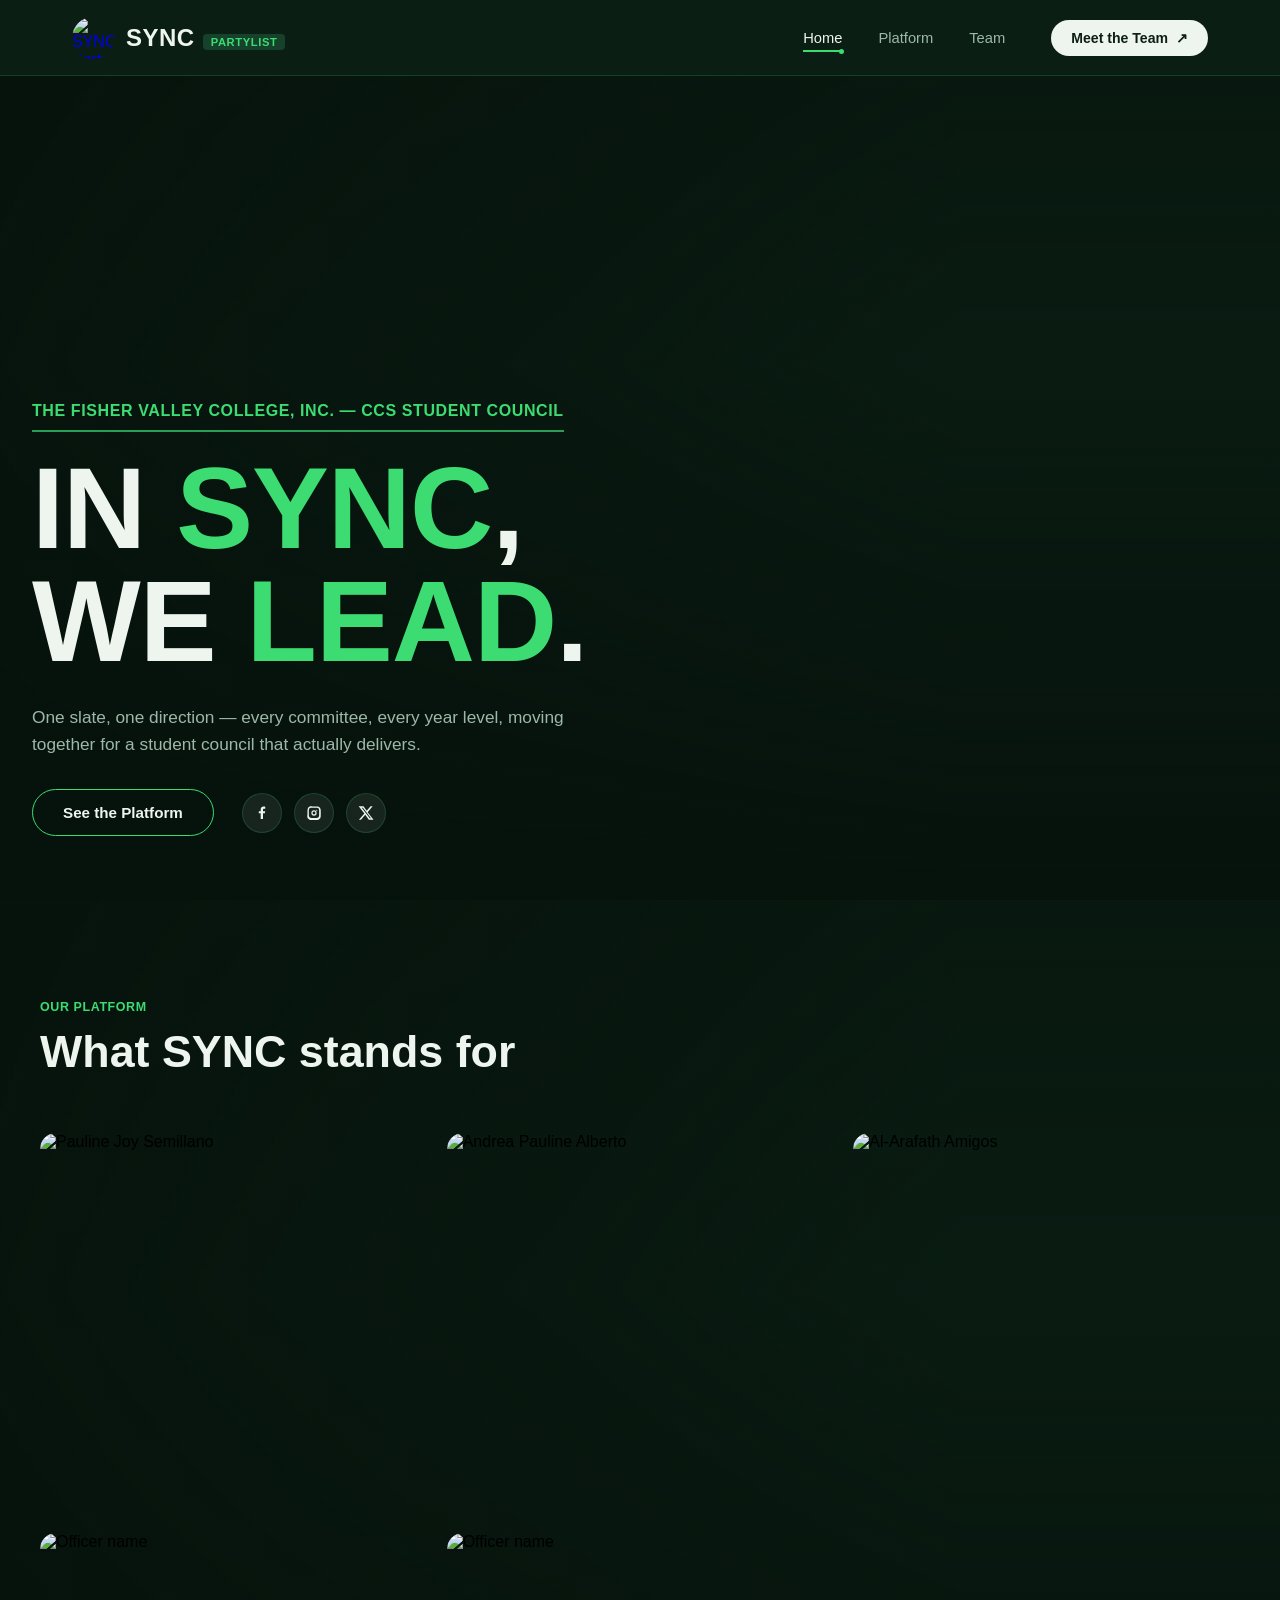
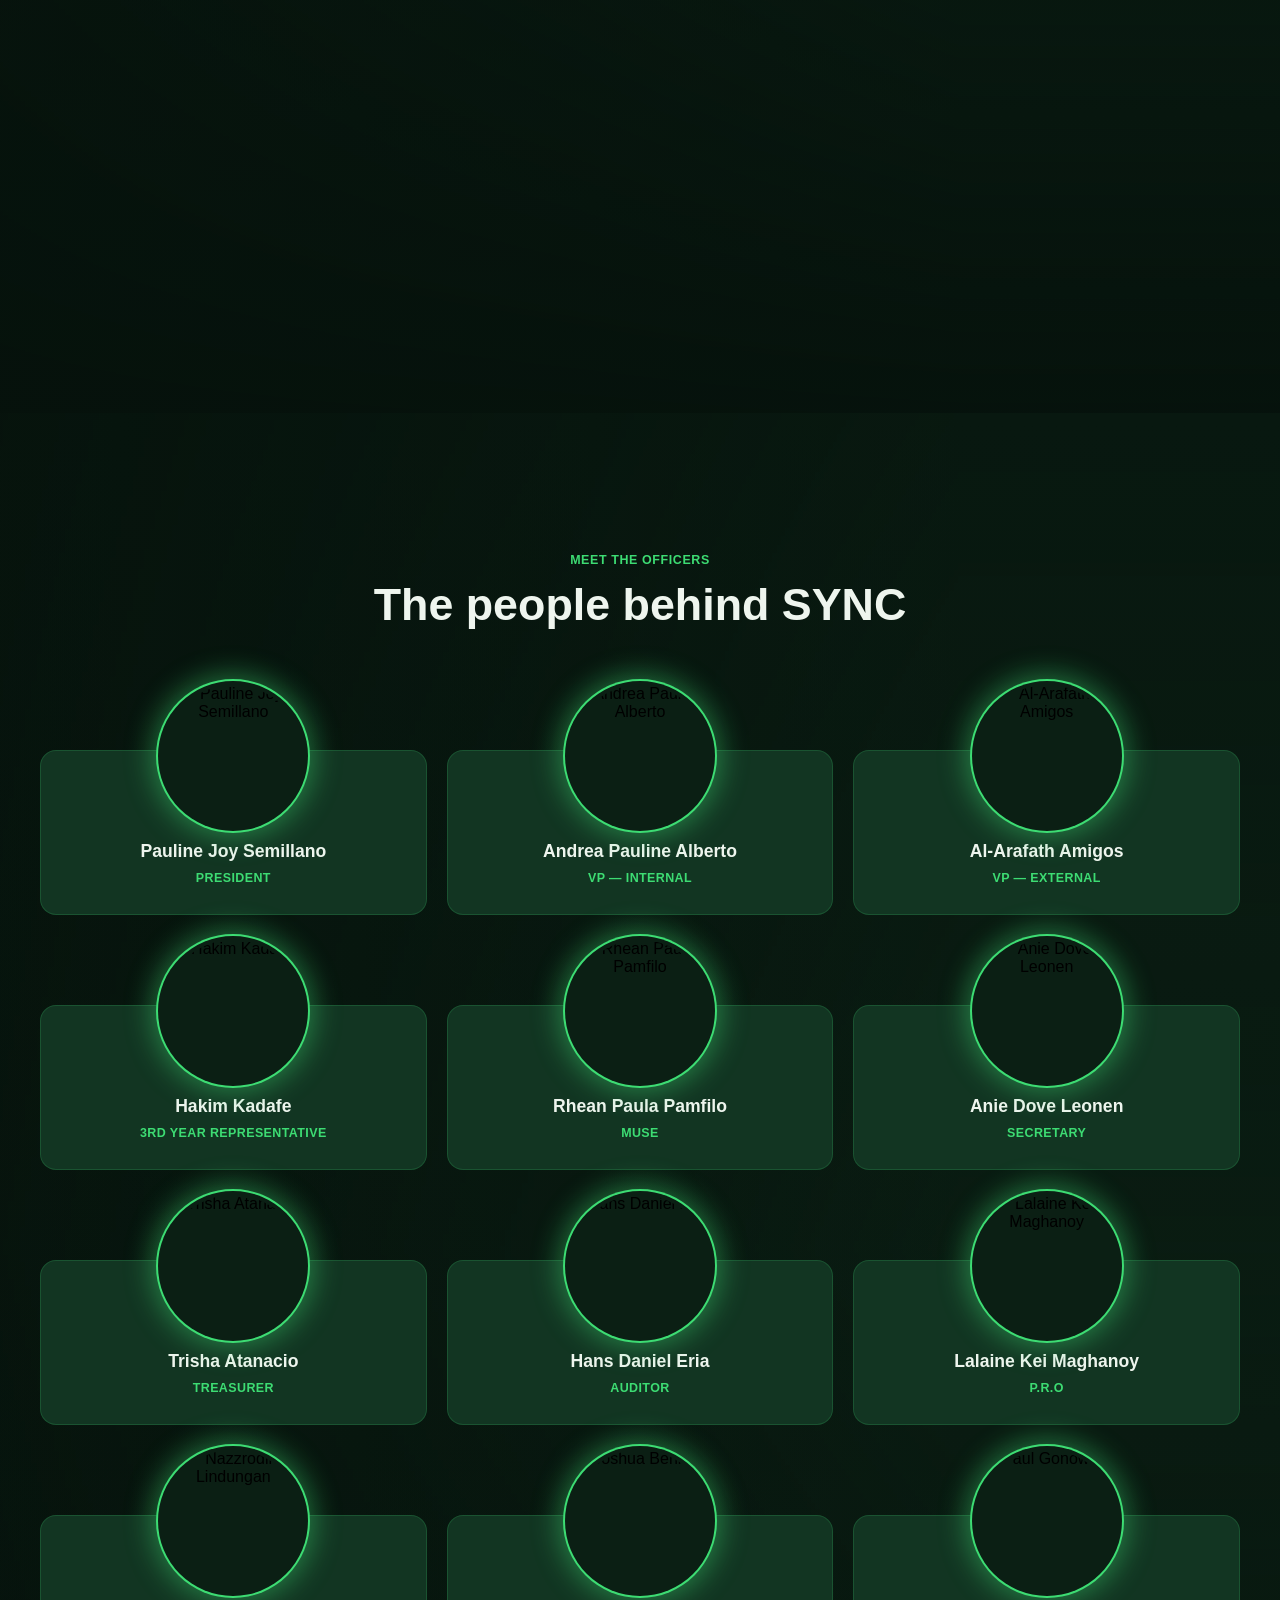
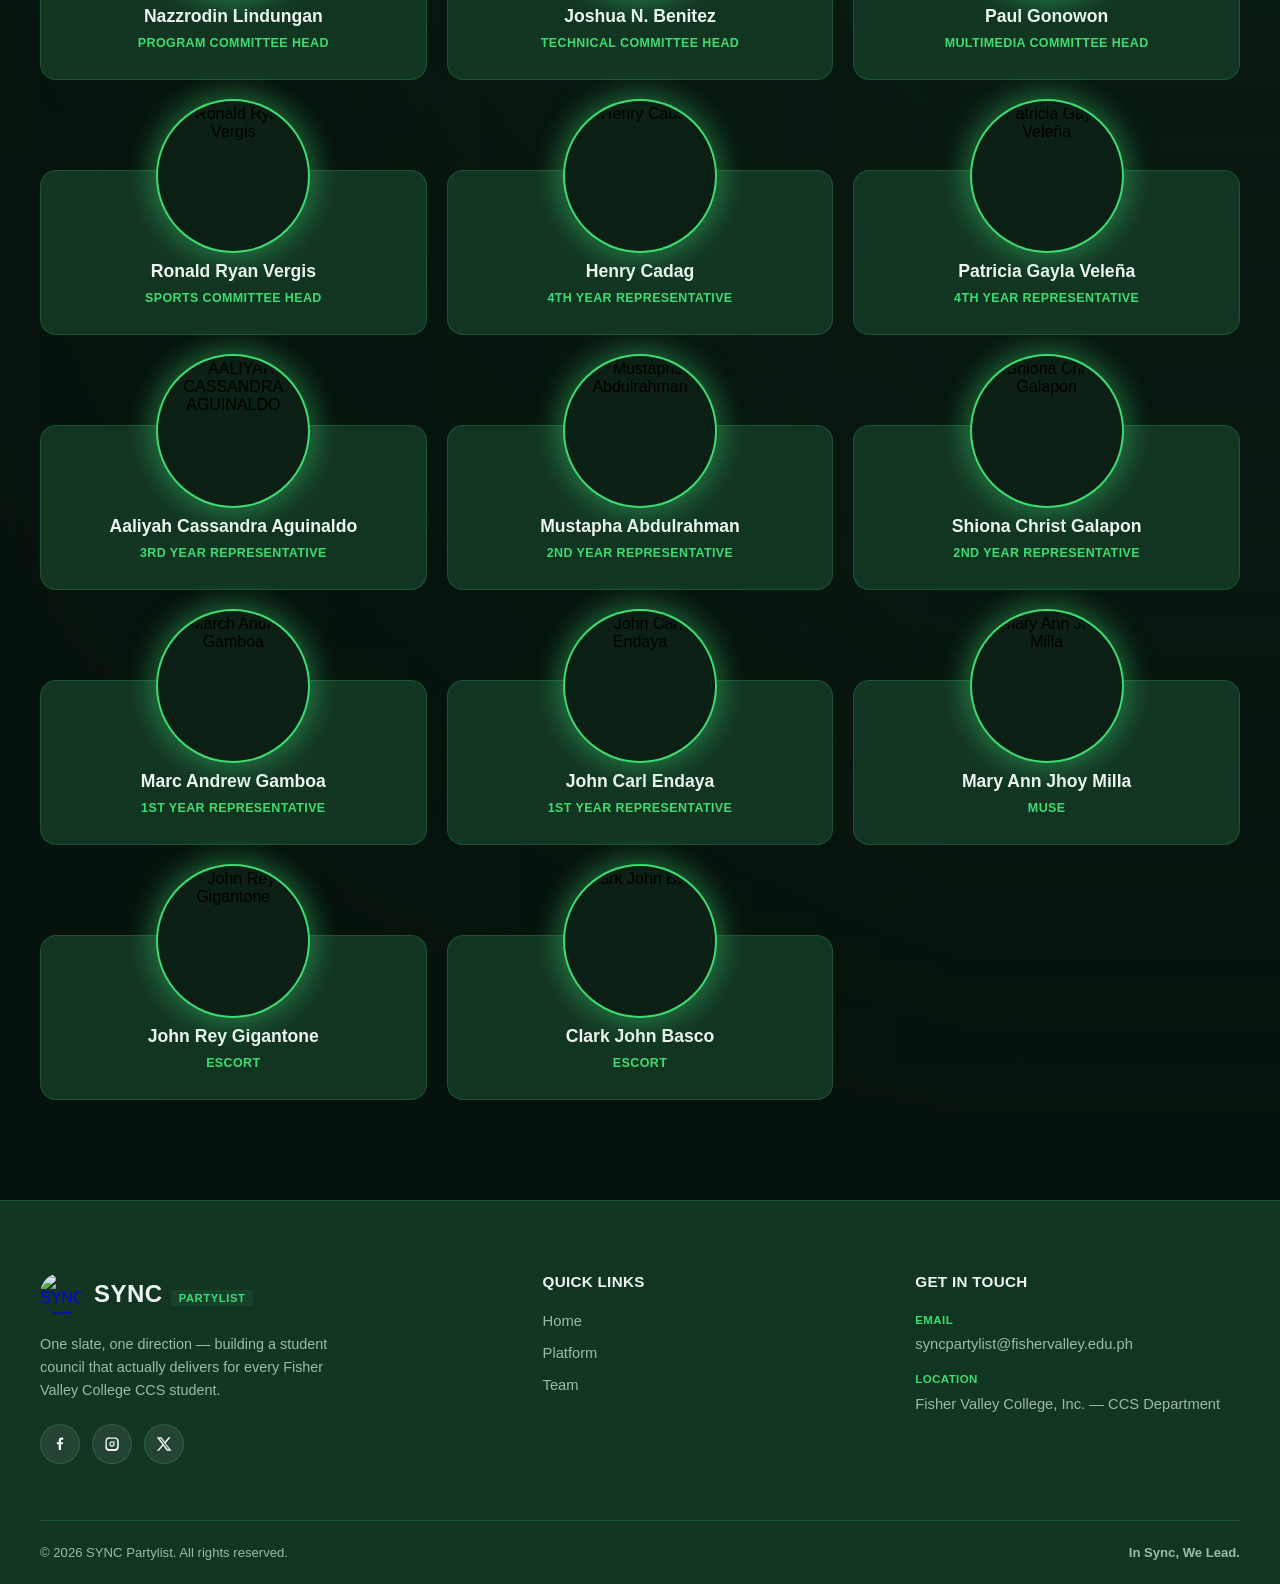
==== index.html @ a46af5dc "Rename website.html to index.html" ====
<!doctype html>
<html lang="en">
  <head>
    <meta charset="UTF-8" />
    <meta name="viewport" content="width=device-width, initial-scale=1.0" />
    <title>SYNC Partylist — In Sync, We Lead.</title>
    <link rel="stylesheet" href="style.css" />
  </head>
  <body>
    <div class="site-bg">
      <img src="POSTER.png" alt="" id="scrollPoster" />
    </div>
    <header>
      <nav class="navbar">
        <div class="navbar__inner">
          <a href="#home" class="navbar__brand">
            <img src="logo.png" alt="SYNC Partylist logo" class="brand__logo" />
            <span class="brand__text">
              <span class="brand__mark">SYNC</span>
              <span class="brand__tag">Partylist</span>
            </span>
          </a>

          <ul class="navbar__links" id="navLinks">
            <li><a href="#home" class="nav-link is-active">Home</a></li>
            <li><a href="#platform" class="nav-link">Platform</a></li>
            <li><a href="#team" class="nav-link">Team</a></li>
          </ul>

          <a href="#team" class="navbar__cta"
            >Meet the Team <span class="cta-arrow">↗</span></a
          >

          <button
            class="navbar__toggle"
            id="navToggle"
            aria-label="Toggle menu"
            aria-expanded="false"
          >
            <span></span>
            <span></span>
            <span></span>
          </button>
        </div>
      </nav>
    </header>

    <main>
      <section class="hero" id="home">
        <div class="hero__bg"></div>
        <div class="hero__overlay"></div>

        <div class="hero__content">
          <span class="hero__eyebrow reveal" style="--d: 0s"
            >The Fisher Valley College, Inc. — CCS Student Council</span
          >

          <h1 class="hero__title">
            <span class="line reveal" style="--d: 0.5s"
              >IN <span class="accent">SYNC</span>,</span
            >
            <span class="line reveal" style="--d: 1s"
              >WE <span class="accent">LEAD</span>.</span
            >
          </h1>

          <p class="hero__line reveal" style="--d: 1.5s">
            One slate, one direction — every committee, every year level, moving
            together for a student council that actually delivers.
          </p>

          <div class="hero__actions reveal" style="--d: 2s">
            <a href="#platform" class="btn btn--pill">See the Platform</a>
            <div class="hero__socials">
              <a href="#" aria-label="Facebook" class="social-icon">
                <svg viewBox="0 0 24 24">
                  <path
                    d="M13.5 21v-8.5h2.85l.43-3.3H13.5V7.05c0-.96.27-1.61 1.64-1.61h1.75V2.53C16.56 2.47 15.53 2.4 14.32 2.4c-2.53 0-4.26 1.54-4.26 4.38v2.42H7.2v3.3h2.86V21h3.44z"
                  />
                </svg>
              </a>
              <a href="#" aria-label="Instagram" class="social-icon">
                <svg viewBox="0 0 24 24">
                  <path
                    d="M12 2.2c2.7 0 3 .01 4.12.06 1.1.05 1.85.23 2.5.48.68.27 1.25.62 1.82 1.19.57.57.92 1.14 1.19 1.82.25.65.43 1.4.48 2.5.05 1.12.06 1.42.06 4.12s-.01 3-.06 4.12c-.05 1.1-.23 1.85-.48 2.5-.27.68-.62 1.25-1.19 1.82-.57.57-1.14.92-1.82 1.19-.65.25-1.4.43-2.5.48-1.12.05-1.42.06-4.12.06s-3-.01-4.12-.06c-1.1-.05-1.85-.23-2.5-.48-.68-.27-1.25-.62-1.82-1.19-.57-.57-.92-1.14-1.19-1.82-.25-.65-.43-1.4-.48-2.5C2.21 15 2.2 14.7 2.2 12s.01-3 .06-4.12c.05-1.1.23-1.85.48-2.5.27-.68.62-1.25 1.19-1.82.57-.57 1.14-.92 1.82-1.19.65-.25 1.4-.43 2.5-.48C9.31 2.21 9.61 2.2 12 2.2zm0 1.8c-2.66 0-2.97.01-4.02.06-.87.04-1.34.18-1.65.3-.42.16-.71.36-1.02.67-.31.31-.51.6-.67 1.02-.12.31-.26.78-.3 1.65-.05 1.05-.06 1.36-.06 4.02s.01 2.97.06 4.02c.04.87.18 1.34.3 1.65.16.42.36.71.67 1.02.31.31.6.51 1.02.67.31.12.78.26 1.65.3 1.05.05 1.36.06 4.02.06s2.97-.01 4.02-.06c.87-.04 1.34-.18 1.65-.3.42-.16.71-.36 1.02-.67.31-.31.51-.6.67-1.02.12-.31.26-.78.3-1.65.05-1.05.06-1.36.06-4.02s-.01-2.97-.06-4.02c-.04-.87-.18-1.34-.3-1.65-.16-.42-.36-.71-.67-1.02-.31-.31-.6-.51-1.02-.67-.31-.12-.78-.26-1.65-.3-1.05-.05-1.36-.06-4.02-.06zm0 4.06a3.94 3.94 0 110 7.88 3.94 3.94 0 010-7.88zm0 1.8a2.14 2.14 0 100 4.28 2.14 2.14 0 000-4.28zm5.02-1.99a.92.92 0 11-1.84 0 .92.92 0 011.84 0z"
                  />
                </svg>
              </a>
              <a href="#" aria-label="X (Twitter)" class="social-icon">
                <svg viewBox="0 0 24 24">
                  <path
                    d="M18.9 2H22l-7.6 8.7L23.3 22h-7l-5.5-7.2L4.5 22H1.4l8.1-9.3L1 2h7.2l4.9 6.6L18.9 2zm-1.2 18h1.7L7.4 4H5.6l12.1 16z"
                  />
                </svg>
              </a>
            </div>
          </div>
        </div>
      </section>
      <section class="platform" id="platform">
        <div class="platform__inner">
          <span class="platform__eyebrow" style="--d: 0s">Our platform</span>
          <h2 class="platform__title" style="--d: 0s">
            What <span class="accent">SYNC</span> stands for
          </h2>

          <div class="platform__grid">
            <div class="p-card">
              <img src="PUBMAT - PRESIDENT.png" alt="Pauline Joy Semillano" />
              <div class="p-card__overlay">
                <span class="p-card__name">Pauline Joy Semillano</span>
                <h3>SYNC click to serve</h3>
                <ul>
                  <li>
                    Keep the official CCS Facebook page active with updates,
                    announcements, student achievements, and engaging content.
                  </li>
                </ul>
              </div>
            </div>

            <div class="p-card">
              <img
                src="PUBMAT - VP - INTERNAL.png"
                alt="Andrea Pauline Alberto"
              />
              <div class="p-card__overlay">
                <span class="p-card__name">Andrea Pauline Alberto</span>
                <h3>SYNC Debug your doubts</h3>
                <ul>
                  <li>
                    Conduct free tutorials, workshops, review sessions, and peer
                    mentoring to strengthen technical knowledge.
                  </li>
                  <li>
                    Organize coding challenges, quizzes, and problem-solving
                    competitions.
                  </li>
                </ul>
              </div>
            </div>

            <div class="p-card">
              <img src="VP - EXTERNAL.png" alt="Al-Arafath Amigos" />
              <div class="p-card__overlay">
                <span class="p-card__name">Al-Arafath Amigos</span>
                <h3>SYNC beyond the campus</h3>
                <ul>
                  <li>
                    Organize sports and e-sports tournaments, photo booths, and
                    relaxation corners during CCS events.
                  </li>
                  <li>
                    Encourage camaraderie, leadership, and a balanced college
                    experience.
                  </li>
                </ul>
              </div>
            </div>

            <div class="p-card">
              <img
                src="PUBMAT - 3RD YEAR REP - KADAFE.png"
                alt="Officer name"
              />
              <div class="p-card__overlay">
                <span class="p-card__name">Hakim Kadafe</span>
                <h3>SYNC Support</h3>
                <ul>
                  <li>
                    Provide technical support, equipment management, and
                    multimedia services for CCS programs.
                  </li>
                </ul>
              </div>
            </div>

            <div class="p-card">
              <img src="MUSE - PAMFILO.png" alt="Officer name" />
              <div class="p-card__overlay">
                <span class="p-card__name">Rhean Paula Pamfilo</span>
                <h3>SYNC Cares</h3>
                <ul>
                  <li>
                    Promote donation drives, outreach initiatives, and waste
                    segregation for a clean, sustainable CCS community.
                  </li>
                </ul>
              </div>
            </div>
          </div>
        </div>
      </section>
      <section class="team" id="team">
        <div class="team__inner">
          <span class="team__eyebrow">Meet the officers</span>
          <h2 class="team__title">
            The people behind <span class="accent">SYNC</span>
          </h2>

          <div class="team__grid">
            <div class="t-card">
              <div class="t-card__photo-wrap">
                <img src="PUBMAT - PRESIDENT.png" alt="Pauline Joy Semillano" />
              </div>
              <div class="t-card__body">
                <h3 class="t-card__name">Pauline Joy Semillano</h3>
                <span class="t-card__role">President</span>
              </div>
            </div>

            <div class="t-card">
              <div class="t-card__photo-wrap">
                <img
                  src="PUBMAT - VP - INTERNAL.png"
                  alt="Andrea Pauline Alberto"
                />
              </div>
              <div class="t-card__body">
                <h3 class="t-card__name">Andrea Pauline Alberto</h3>
                <span class="t-card__role">VP — Internal</span>
              </div>
            </div>

            <div class="t-card">
              <div class="t-card__photo-wrap">
                <img src="VP - EXTERNAL.png" alt="Al-Arafath Amigos" />
              </div>
              <div class="t-card__body">
                <h3 class="t-card__name">Al-Arafath Amigos</h3>
                <span class="t-card__role">VP — External</span>
              </div>
            </div>

            <div class="t-card">
              <div class="t-card__photo-wrap">
                <img
                  src="PUBMAT - 3RD YEAR REP - KADAFE.png"
                  alt="Hakim Kadafe"
                />
              </div>
              <div class="t-card__body">
                <h3 class="t-card__name">Hakim Kadafe</h3>
                <span class="t-card__role">3rd Year Representative</span>
              </div>
            </div>

            <div class="t-card">
              <div class="t-card__photo-wrap">
                <img src="MUSE - PAMFILO.png" alt="Rhean Paula Pamfilo" />
              </div>
              <div class="t-card__body">
                <h3 class="t-card__name">Rhean Paula Pamfilo</h3>
                <span class="t-card__role">Muse</span>
              </div>
            </div>
            <div class="t-card">
              <div class="t-card__photo-wrap">
                <img src="PUBMAT - SECRETARY.png" alt="Anie Dove Leonen" />
              </div>
              <div class="t-card__body">
                <h3 class="t-card__name">Anie Dove Leonen</h3>
                <span class="t-card__role">Secretary</span>
              </div>
            </div>
            <div class="t-card">
              <div class="t-card__photo-wrap">
                <img src="PUBMAT - TREASURER.png" alt="Trisha Atanacio" />
              </div>
              <div class="t-card__body">
                <h3 class="t-card__name">Trisha Atanacio</h3>
                <span class="t-card__role">Treasurer</span>
              </div>
            </div>
            <div class="t-card">
              <div class="t-card__photo-wrap">
                <img src="PUBMAT - AUDITOR.png" alt="Hans Daniel Eria" />
              </div>
              <div class="t-card__body">
                <h3 class="t-card__name">Hans Daniel Eria</h3>
                <span class="t-card__role">Auditor</span>
              </div>
            </div>
            <div class="t-card">
              <div class="t-card__photo-wrap">
                <img src="PUBMAT - PRO.png" alt="Lalaine Kei Maghanoy" />
              </div>
              <div class="t-card__body">
                <h3 class="t-card__name">Lalaine Kei Maghanoy</h3>
                <span class="t-card__role">P.R.O</span>
              </div>
            </div>
            <div class="t-card">
              <div class="t-card__photo-wrap">
                <img
                  src="PUBMAT - PROGRAM COMMITEE HEAD.png"
                  alt="Nazzrodin Lindungan"
                />
              </div>
              <div class="t-card__body">
                <h3 class="t-card__name">Nazzrodin Lindungan</h3>
                <span class="t-card__role">Program Committee Head</span>
              </div>
            </div>
            <div class="t-card">
              <div class="t-card__photo-wrap">
                <img
                  src="PUBMAT - TECHNICAL COMMITEE HEAD.png"
                  alt="Joshua Benitez"
                />
              </div>
              <div class="t-card__body">
                <h3 class="t-card__name">Joshua N. Benitez</h3>
                <span class="t-card__role">Technical Committee Head</span>
              </div>
            </div>
            <div class="t-card">
              <div class="t-card__photo-wrap">
                <img
                  src="PUBMAT - MULTIMEDIA COMMITEE HEAD.png"
                  alt="Paul Gonowon"
                />
              </div>
              <div class="t-card__body">
                <h3 class="t-card__name">Paul Gonowon</h3>
                <span class="t-card__role">Multimedia Committee Head</span>
              </div>
            </div>
            <div class="t-card">
              <div class="t-card__photo-wrap">
                <img
                  src="PUBMAT - SPORTS COMMITEE HEAD.png"
                  alt="Ronald Ryan Vergis"
                />
              </div>
              <div class="t-card__body">
                <h3 class="t-card__name">Ronald Ryan Vergis</h3>
                <span class="t-card__role">Sports Committee Head</span>
              </div>
            </div>
            <div class="t-card">
              <div class="t-card__photo-wrap">
                <img
                  src="PUBMAT - 4TH YEAR REP - HENRY.png"
                  alt="Henry Cadag"
                />
              </div>
              <div class="t-card__body">
                <h3 class="t-card__name">Henry Cadag</h3>
                <span class="t-card__role">4th Year Representative</span>
              </div>
            </div>
            <div class="t-card">
              <div class="t-card__photo-wrap">
                <img
                  src="PUBMAT - 4TH YEAR REP - PAT.png"
                  alt="Patricia Gayla Veleña"
                />
              </div>
              <div class="t-card__body">
                <h3 class="t-card__name">Patricia Gayla Veleña</h3>
                <span class="t-card__role">4th Year Representative</span>
              </div>
            </div>
            <div class="t-card">
              <div class="t-card__photo-wrap">
                <img
                  src="PUBMAT - 3RD YEAR REP - AGUINALDO.png"
                  alt="AALIYAH CASSANDRA AGUINALDO"
                />
              </div>
              <div class="t-card__body">
                <h3 class="t-card__name">Aaliyah Cassandra Aguinaldo</h3>
                <span class="t-card__role">3rd Year Representative</span>
              </div>
            </div>
            <div class="t-card">
              <div class="t-card__photo-wrap">
                <img
                  src="PUBMAT - 2ND YEAR REP - MUSTAPHA.png"
                  alt="Mustapha Abdulrahman"
                />
              </div>
              <div class="t-card__body">
                <h3 class="t-card__name">Mustapha Abdulrahman</h3>
                <span class="t-card__role">2nd Year Representative</span>
              </div>
            </div>
            <div class="t-card">
              <div class="t-card__photo-wrap">
                <img
                  src="PUBMAT - 2ND YEAR REP - GALAPON.png"
                  alt="Shiona Christ Galapon"
                />
              </div>
              <div class="t-card__body">
                <h3 class="t-card__name">Shiona Christ Galapon</h3>
                <span class="t-card__role">2nd Year Representative</span>
              </div>
            </div>
            <div class="t-card">
              <div class="t-card__photo-wrap">
                <img
                  src="PUBMAT - 1ST YEAR REP - GAMBOA.png"
                  alt="March Andrew Gamboa"
                />
              </div>
              <div class="t-card__body">
                <h3 class="t-card__name">Marc Andrew Gamboa</h3>
                <span class="t-card__role">1st Year Representative</span>
              </div>
            </div>
            <div class="t-card">
              <div class="t-card__photo-wrap">
                <img
                  src="PUBMAT - 1ST YEAR REP - ENDAYA.png"
                  alt="John Carl Endaya"
                />
              </div>
              <div class="t-card__body">
                <h3 class="t-card__name">John Carl Endaya</h3>
                <span class="t-card__role">1st Year Representative</span>
              </div>
            </div>
            <div class="t-card">
              <div class="t-card__photo-wrap">
                <img src="MUSE - MILLA.png" alt="Mary Ann Jhoy Milla" />
              </div>
              <div class="t-card__body">
                <h3 class="t-card__name">Mary Ann Jhoy Milla</h3>
                <span class="t-card__role">Muse</span>
              </div>
            </div>
            <div class="t-card">
              <div class="t-card__photo-wrap">
                <img
                  src="PUBMAT - ESCORT - GIGANTONE.png"
                  alt="John Rey Gigantone"
                />
              </div>
              <div class="t-card__body">
                <h3 class="t-card__name">John Rey Gigantone</h3>
                <span class="t-card__role">Escort</span>
              </div>
            </div>
            <div class="t-card">
              <div class="t-card__photo-wrap">
                <img src="PUBMAT - ESCORT - BASCO.png" alt="Clark John Basco" />
              </div>
              <div class="t-card__body">
                <h3 class="t-card__name">Clark John Basco</h3>
                <span class="t-card__role">Escort</span>
              </div>
            </div>
          </div>
        </div>
      </section>
    </main>
    <footer class="site-footer" id="contact">
      <div class="site-footer__inner">
        <div class="footer__top">
          <div class="footer__brand">
            <a href="#home" class="footer__logo-link">
              <img
                src="logo.png"
                alt="SYNC Partylist logo"
                class="footer__logo"
              />
              <span class="footer__brand-text">
                <span class="brand__mark">SYNC</span>
                <span class="brand__tag">Partylist</span>
              </span>
            </a>
            <p class="footer__tagline">
              One slate, one direction — building a student council that
              actually delivers for every Fisher Valley College CCS student.
            </p>
            <div class="footer__socials">
              <a href="#" aria-label="Facebook" class="social-icon">
                <svg viewBox="0 0 24 24">
                  <path
                    d="M13.5 21v-8.5h2.85l.43-3.3H13.5V7.05c0-.96.27-1.61 1.64-1.61h1.75V2.53C16.56 2.47 15.53 2.4 14.32 2.4c-2.53 0-4.26 1.54-4.26 4.38v2.42H7.2v3.3h2.86V21h3.44z"
                  />
                </svg>
              </a>
              <a href="#" aria-label="Instagram" class="social-icon">
                <svg viewBox="0 0 24 24">
                  <path
                    d="M12 2.2c2.7 0 3 .01 4.12.06 1.1.05 1.85.23 2.5.48.68.27 1.25.62 1.82 1.19.57.57.92 1.14 1.19 1.82.25.65.43 1.4.48 2.5.05 1.12.06 1.42.06 4.12s-.01 3-.06 4.12c-.05 1.1-.23 1.85-.48 2.5-.27.68-.62 1.25-1.19 1.82-.57.57-1.14.92-1.82 1.19-.65.25-1.4.43-2.5.48-1.12.05-1.42.06-4.12.06s-3-.01-4.12-.06c-1.1-.05-1.85-.23-2.5-.48-.68-.27-1.25-.62-1.82-1.19-.57-.57-.92-1.14-1.19-1.82-.25-.65-.43-1.4-.48-2.5C2.21 15 2.2 14.7 2.2 12s.01-3 .06-4.12c.05-1.1.23-1.85.48-2.5.27-.68.62-1.25 1.19-1.82.57-.57 1.14-.92 1.82-1.19.65-.25 1.4-.43 2.5-.48C9.31 2.21 9.61 2.2 12 2.2zm0 1.8c-2.66 0-2.97.01-4.02.06-.87.04-1.34.18-1.65.3-.42.16-.71.36-1.02.67-.31.31-.51.6-.67 1.02-.12.31-.26.78-.3 1.65-.05 1.05-.06 1.36-.06 4.02s.01 2.97.06 4.02c.04.87.18 1.34.3 1.65.16.42.36.71.67 1.02.31.31.6.51 1.02.67.31.12.78.26 1.65.3 1.05.05 1.36.06 4.02.06s2.97-.01 4.02-.06c.87-.04 1.34-.18 1.65-.3.42-.16.71-.36 1.02-.67.31-.31.51-.6.67-1.02.12-.31.26-.78.3-1.65.05-1.05.06-1.36.06-4.02s-.01-2.97-.06-4.02c-.04-.87-.18-1.34-.3-1.65-.16-.42-.36-.71-.67-1.02-.31-.31-.6-.51-1.02-.67-.31-.12-.78-.26-1.65-.3-1.05-.05-1.36-.06-4.02-.06zm0 4.06a3.94 3.94 0 110 7.88 3.94 3.94 0 010-7.88zm0 1.8a2.14 2.14 0 100 4.28 2.14 2.14 0 000-4.28zm5.02-1.99a.92.92 0 11-1.84 0 .92.92 0 011.84 0z"
                  />
                </svg>
              </a>
              <a href="#" aria-label="X (Twitter)" class="social-icon">
                <svg viewBox="0 0 24 24">
                  <path
                    d="M18.9 2H22l-7.6 8.7L23.3 22h-7l-5.5-7.2L4.5 22H1.4l8.1-9.3L1 2h7.2l4.9 6.6L18.9 2zm-1.2 18h1.7L7.4 4H5.6l12.1 16z"
                  />
                </svg>
              </a>
            </div>
          </div>

          <div class="footer__col">
            <h4 class="footer__heading">Quick Links</h4>
            <ul class="footer__links">
              <li><a href="#home">Home</a></li>
              <li><a href="#platform">Platform</a></li>
              <li><a href="#team">Team</a></li>
            </ul>
          </div>

          <div class="footer__col">
            <h4 class="footer__heading">Get in Touch</h4>
            <ul class="footer__contact">
              <li>
                <span class="footer__contact-label">Email</span>
                syncpartylist@fishervalley.edu.ph
              </li>
              <li>
                <span class="footer__contact-label">Location</span>
                Fisher Valley College, Inc. — CCS Department
              </li>
            </ul>
          </div>
        </div>

        <div class="footer__bottom">
          <p>&copy; 2026 SYNC Partylist. All rights reserved.</p>
          <p class="footer__credit">In Sync, We Lead.</p>
        </div>
      </div>
    </footer>

    <script src="script.js"></script>
  </body>
</html>
---- style.css ----
/* ============================================
   SYNC Partylist — Design Tokens
   Palette pulled from the campaign poster:
   deep forest green bg + bright circuit-green accent
   ============================================ */
:root {
  --bg-deep: #0b1f14;
  --bg-panel: #123522;
  --bg-panel-2: #16412a;
  --accent: #3ddc73;
  --accent-dim: #2a9d57;
  --ink: #eef5ee;
  --muted: #9db8a8;
  --border: rgba(61, 220, 115, 0.18);

  --font-display: "Poppins", "Segoe UI", sans-serif;
  --font-body: "Inter", "Segoe UI", sans-serif;

  --nav-height: 76px;
}

* {
  margin: 0;
  padding: 0;
  box-sizing: border-box;
}

html {
  scroll-behavior: smooth;
}

body {
  background: var(--bg-deep);
  font-family: var(--font-body);

}

body::before {
  content: "";
  position: fixed;
  inset: 0;
  z-index: -1;

  background-size: cover;
  background-position: center top;
  background-attachment: fixed;
  opacity: 0.15;
}

.site-bg {
  position: fixed;
  inset: 0;
  z-index: -1;
  overflow: hidden;
}

.site-bg img {
  position: absolute;
  top: 0;
  left: 50%;
  width: 100%;
  height: auto;
  /* natural height base sa aspect ratio — dito lalabas na mahaba talaga */
  transform: translate(-50%, 0);
  opacity: 0.16;
  will-change: transform;
}

.site-bg::after {
  content: "";
  position: absolute;
  inset: 0;
  background: linear-gradient(to bottom, var(--bg-deep) 0%, transparent 8%, transparent 92%, var(--bg-deep) 100%);
}

/* ============================================
   Navbar
   ============================================ */
.navbar {
  position: sticky;
  top: 0;
  z-index: 100;
  height: var(--nav-height);
  background: rgba(11, 31, 20, 0.85);
  backdrop-filter: blur(10px);
  border-bottom: 1px solid var(--border);
}

.navbar__inner {
  max-width: 1200px;
  height: 100%;
  margin: 0 auto;
  padding: 0 32px;
  display: flex;
  align-items: center;
  gap: 32px;
}

/* Brand */
.navbar__brand {
  display: flex;
  align-items: center;
  gap: 12px;
  text-decoration: none;
  margin-right: auto;
}

.brand__logo {
  width: 42px;
  height: 42px;
  border-radius: 50%;
  object-fit: cover;
  flex-shrink: 0;
}

.brand__text {
  display: flex;
  align-items: baseline;
  gap: 8px;
}

.brand__mark {
  font-family: var(--font-display);
  font-weight: 800;
  font-size: 1.5rem;
  letter-spacing: 0.5px;
  color: var(--ink);
}

.brand__tag {
  font-family: var(--font-display);
  font-weight: 600;
  font-size: 0.7rem;
  padding: 2px 8px;
  border-radius: 4px;
  background: var(--bg-panel-2);
  color: var(--accent);
  text-transform: uppercase;
  letter-spacing: 0.6px;
}

/* Links */
.navbar__links {
  display: flex;
  align-items: center;
  gap: 8px;
  list-style: none;
}

.nav-link {
  position: relative;
  display: inline-block;
  padding: 10px 14px;
  color: var(--muted);
  text-decoration: none;
  font-size: 0.92rem;
  font-weight: 500;
  transition: color 0.2s ease;
}

/* Signature: circuit-trace underline instead of a plain line */
.nav-link::after {
  content: "";
  position: absolute;
  left: 14px;
  right: 14px;
  bottom: 4px;
  height: 2px;
  background: var(--accent);
  transform: scaleX(0);
  transform-origin: left;
  transition: transform 0.25s ease;
}

.nav-link::before {
  content: "";
  position: absolute;
  right: 12px;
  bottom: 2px;
  width: 5px;
  height: 5px;
  border-radius: 50%;
  background: var(--accent);
  opacity: 0;
  transform: scale(0);
  transition: all 0.25s ease;
}

.nav-link:hover,
.nav-link.is-active {
  color: var(--ink);
}

.nav-link:hover::after,
.nav-link.is-active::after {
  transform: scaleX(1);
}

.nav-link:hover::before,
.nav-link.is-active::before {
  opacity: 1;
  transform: scale(1);
}

/* CTA button */
.navbar__cta {
  display: inline-flex;
  align-items: center;
  gap: 8px;
  padding: 10px 20px;
  background: var(--ink);
  color: var(--bg-deep);
  font-weight: 700;
  font-size: 0.88rem;
  text-decoration: none;
  border-radius: 999px;
  transition: background 0.2s ease, transform 0.15s ease;
  white-space: nowrap;
}

.cta-arrow {
  display: inline-block;
  transition: transform 0.2s ease;
}

.navbar__cta:hover {
  background: var(--accent);
  transform: translateY(-1px);
}

.navbar__cta:hover .cta-arrow {
  transform: translate(2px, -2px);
}

/* Mobile toggle (hamburger) */
.navbar__toggle {
  display: none;
  flex-direction: column;
  gap: 5px;
  background: none;
  border: none;
  cursor: pointer;
  padding: 8px;
}

.navbar__toggle span {
  width: 22px;
  height: 2px;
  background: var(--ink);
  transition: all 0.25s ease;
}

.navbar__toggle.is-open span:nth-child(1) {
  transform: translateY(7px) rotate(45deg);
}

.navbar__toggle.is-open span:nth-child(2) {
  opacity: 0;
}

.navbar__toggle.is-open span:nth-child(3) {
  transform: translateY(-7px) rotate(-45deg);
}


.hero {
  position: relative;
  min-height: calc(100vh - var(--nav-height));
  display: flex;
  align-items: flex-end;
  overflow: hidden;
}

.hero__bg {
  position: absolute;
  inset: 0;
  z-index: 0;
}

.hero__bg img {
  width: 100%;
  height: 100%;
  object-fit: cover;
  /* shift past the poster's own baked-in title/logos, focus on the officer group */
  object-position: center 22%;
}

/* Vignette: darker on the left/bottom where the copy sits, lighter on the right */
.hero__overlay {
  position: absolute;
  inset: 0;
  z-index: 1;
  background:
    linear-gradient(to top, rgba(6, 18, 12, 0.95) 0%, rgba(6, 18, 12, 0.55) 38%, rgba(6, 18, 12, 0.25) 65%, rgba(6, 18, 12, 0.5) 100%),
    linear-gradient(to right, rgba(6, 18, 12, 0.75) 0%, rgba(6, 18, 12, 0.35) 45%, rgba(6, 18, 12, 0) 75%);
}

.hero__content {
  position: relative;
  z-index: 2;
  width: 100%;
  max-width: 1300px;
  margin: 0 auto;
  padding: 0 32px 64px;
}

.hero__eyebrow {
  display: inline-block;
  font-size: 1rem;
  font-weight: 600;
  letter-spacing: 0.6px;
  text-transform: uppercase;
  color: var(--accent);
  padding-bottom: 10px;
  border-bottom: 2px solid var(--accent-dim);
  margin-bottom: 20px;
}

.hero__title {
  font-family: var(--font-display);
  font-weight: 800;
  font-size: clamp(3rem, 9vw, 7.5rem);
  line-height: 0.98;
  letter-spacing: -1px;
  color: var(--ink);
  margin-bottom: 26px;
  text-transform: uppercase;
}

.hero__title .line {
  display: block;
  overflow: hidden;
}

.hero__title .accent {
  color: var(--accent);
}

.hero__line {
  max-width: 560px;
  font-size: 1.08rem;
  line-height: 1.6;
  color: var(--muted);
  margin-bottom: 30px;
}

.hero__actions {
  display: flex;
  align-items: center;
  gap: 28px;
  flex-wrap: wrap;
}

.btn--pill {
  display: inline-block;
  padding: 14px 30px;
  border-radius: 999px;
  border: 1.5px solid var(--accent);
  color: var(--ink);
  font-weight: 700;
  font-size: 0.95rem;
  text-decoration: none;
  transition: all 0.2s ease;
}

.btn--pill:hover {
  background: var(--accent);
  color: var(--bg-deep);
  transform: translateY(-1px);
}

.hero__socials {
  display: flex;
  gap: 12px;
}

.social-icon {
  display: flex;
  align-items: center;
  justify-content: center;
  width: 40px;
  height: 40px;
  border-radius: 50%;
  background: rgba(238, 245, 238, 0.08);
  border: 1px solid var(--border);
  transition: all 0.2s ease;
}

.social-icon svg {
  width: 16px;
  height: 16px;
  fill: var(--ink);
}

.social-icon:hover {
  background: var(--accent);
  border-color: var(--accent);
}

.social-icon:hover svg {
  fill: var(--bg-deep);
}

.reveal {
  opacity: 0;
  transform: translateY(28px);
  animation: reveal 0.6s cubic-bezier(0.16, 1, 0.3, 1) forwards;
  animation-delay: var(--d, 0s);
}

@keyframes reveal {
  to {
    opacity: 1;
    transform: translateY(0);
  }
}

@media (prefers-reduced-motion: reduce) {
  .reveal {
    animation: none;
    opacity: 1;
    transform: none;
  }
}


@media (max-width: 860px) {
  .navbar__toggle {
    display: flex;
  }

  .navbar__cta {
    display: none;
  }

  .hero {
    align-items: center;
    min-height: 70vh;
  }

  .navbar__links {
    position: fixed;
    top: var(--nav-height);
    left: 0;
    right: 0;
    flex-direction: column;
    align-items: flex-start;
    gap: 0;
    background: var(--bg-panel);
    border-bottom: 1px solid var(--border);
    padding: 8px 24px 20px;
    transform: translateY(-8px);
    opacity: 0;
    pointer-events: none;
    transition: all 0.2s ease;
  }

  .navbar__links.is-open {
    transform: translateY(0);
    opacity: 1;
    pointer-events: auto;
  }

  .nav-link {
    width: 100%;
    padding: 12px 4px;
  }

  .hero__content {
    padding: 0 20px 40px;
  }

  .hero__title {
    font-size: clamp(2.2rem, 11vw, 3.2rem);
  }

  .hero__line {
    font-size: 0.95rem;
    max-width: 100%;
  }

  .hero__actions {
    gap: 18px;
  }
}

/* platforms */
.platform {
  padding: 100px 32px;
  background:
    linear-gradient(to top, rgba(6, 18, 12, 0.95) 0%, rgba(6, 18, 12, 0.55) 38%, rgba(6, 18, 12, 0.25) 65%, rgba(6, 18, 12, 0.5) 100%),
    linear-gradient(to right, rgba(6, 18, 12, 0.75) 0%, rgba(6, 18, 12, 0.35) 45%, rgba(6, 18, 12, 0) 75%);
}

.platform__inner {
  max-width: 1200px;
  margin: 0 auto;
}

.platform__eyebrow {
  display: block;
  font-size: 0.78rem;
  font-weight: 600;
  letter-spacing: 0.6px;
  text-transform: uppercase;
  color: var(--accent);
  margin-bottom: 12px;
}

.platform__title {
  font-family: var(--font-display);
  font-weight: 700;
  font-size: clamp(2rem, 4vw, 2.8rem);
  color: var(--ink);
  margin-bottom: 56px;
}

.platform__grid {
  display: grid;
  grid-template-columns: repeat(3, 1fr);
  gap: 20px;
}

.p-card {
  position: relative;
  height: 380px;
  border-radius: 16px;
  overflow: hidden;
  cursor: pointer;
  opacity: 0;
  transform: translateY(36px);
  transition: opacity 0.7s ease, transform 0.7s ease;
}

.p-card.in-view {
  opacity: 1;
  transform: translateY(0);
}

/* Isa-isa lumalabas (staggered fade-up) */
.p-card:nth-child(1) {
  transition-delay: 0s;
}

.p-card:nth-child(2) {
  transition-delay: 0.12s;
}

.p-card:nth-child(3) {
  transition-delay: 0.24s;
}

.p-card:nth-child(4) {
  transition-delay: 0.36s;
}

.p-card:nth-child(5) {
  transition-delay: 0.48s;
}

.p-card img {
  width: 100%;
  height: 100%;
  object-fit: cover;
  transition: transform 0.5s ease;
}

.p-card:hover img {
  transform: scale(1.12);
}

.p-card__overlay {
  position: absolute;
  inset: 0;
  display: flex;
  flex-direction: column;
  justify-content: flex-end;
  padding: 22px;
  background: linear-gradient(to top, rgba(6, 18, 12, 0.97) 0%, rgba(6, 18, 12, 0.7) 45%, rgba(6, 18, 12, 0.1) 100%);
  opacity: 0;
  transform: translateY(12px);
  transition: opacity 0.35s ease, transform 0.35s ease;
}

.p-card:hover .p-card__overlay {
  opacity: 1;
  transform: translateY(0);
}

.p-card__name {
  font-size: 0.75rem;
  font-weight: 600;
  letter-spacing: 0.4px;
  text-transform: uppercase;
  color: var(--accent);
  margin-bottom: 6px;
}

.p-card__overlay h3 {
  font-family: var(--font-display);
  font-weight: 700;
  font-size: 1.15rem;
  color: var(--ink);
  margin-bottom: 10px;
  text-transform: uppercase;
}

.p-card__overlay ul {
  list-style: none;
  display: flex;
  flex-direction: column;
  gap: 6px;
}

.p-card__overlay li {
  font-size: 0.85rem;
  line-height: 1.5;
  color: var(--muted);
  padding-left: 14px;
  position: relative;
}

.p-card__overlay li::before {
  content: "";
  position: absolute;
  left: 0;
  top: 8px;
  width: 5px;
  height: 5px;
  border-radius: 50%;
  background: var(--accent);
}

.platform__eyebrow,
.platform__title {
  opacity: 0;
  transform: translateY(24px);
  transition: opacity 0.7s ease, transform 0.7s ease;
}

.platform__eyebrow.in-view,
.platform__title.in-view {
  opacity: 1;
  transform: translateY(0);
}

.platform__title.in-view {
  transition-delay: 0.15s;
}

@media (max-width: 900px) {
  .platform__grid {
    grid-template-columns: repeat(2, 1fr);
  }
}

@media (max-width: 600px) {
  .platform__grid {
    grid-template-columns: 1fr;
  }

  .p-card {
    height: 320px;
  }

  .platform {
    padding: 64px 20px;
  }

  /* mobile: laging visible yung overlay kasi walang hover sa touch */
  .p-card__overlay {
    opacity: 1;
    transform: translateY(0);
    background: linear-gradient(to top, rgba(6, 18, 12, 0.95) 0%, rgba(6, 18, 12, 0.5) 60%, rgba(6, 18, 12, 0) 100%);
  }
}


.team {
  position: relative;
  padding: 140px 32px 100px;
  background:
    linear-gradient(to top, rgba(6, 18, 12, 0.95) 0%, rgba(6, 18, 12, 0.55) 38%, rgba(6, 18, 12, 0.25) 65%, rgba(6, 18, 12, 0.5) 100%),
    linear-gradient(to right, rgba(6, 18, 12, 0.75) 0%, rgba(6, 18, 12, 0.35) 45%, rgba(6, 18, 12, 0) 75%);
}

.team__inner {
  max-width: 1200px;
  margin: 0 auto;
  text-align: center;
}

.team__eyebrow {
  display: block;
  font-size: 0.78rem;
  font-weight: 600;
  letter-spacing: 0.6px;
  text-transform: uppercase;
  color: var(--accent);
  margin-bottom: 12px;
}

.team__title {
  font-family: var(--font-display);
  font-weight: 700;
  font-size: clamp(2rem, 4vw, 2.8rem);
  color: var(--ink);
  margin-bottom: 120px;
}

.team__eyebrow,
.team__title {
  opacity: 0;
  transform: translateY(24px);
  transition: opacity 0.7s ease, transform 0.7s ease;
}

.team__eyebrow.in-view,
.team__title.in-view {
  opacity: 1;
  transform: translateY(0);
}

.team__title.in-view {
  transition-delay: 0.15s;
}

.team__grid {
  display: grid;
  grid-template-columns: repeat(3, 1fr);
  gap: 90px 20px;
}

.t-card {
  position: relative;
  background: var(--bg-panel);
  border: 1px solid var(--border);
  border-radius: 16px;
  padding: 90px 22px 28px;
  opacity: 0;
  transform: translateY(40px);
  /* Start below */
  transition: opacity 0.6s ease, transform 0.6s ease;
}

.t-card.in-view {
  opacity: 1;
  transform: translateY(0);
}

.t-card.in-view:hover {
  transform: translateY(-6px);
  border-color: var(--accent-dim);
  transition: transform 0.3s ease, border-color 0.3s ease;
}

.t-card:nth-child(3n + 1) {
  transition-delay: 0s;
}

.t-card:nth-child(3n + 2) {
  transition-delay: 0.2s;
}

.t-card:nth-child(3n + 3) {
  transition-delay: 0.4s;
}

/* The pop-out circular photo */
.t-card__photo-wrap {
  position: absolute;
  top: -70px;
  left: 50%;
  transform: translateX(-50%);
  width: 150px;
  height: 150px;
  border-radius: 50%;
  padding: 4px;
  background: var(--bg-deep);
  box-shadow: 0 0 0 2px var(--accent), 0 0 28px 6px rgba(61, 220, 115, 0.45);
}

.t-card__photo-wrap img {
  width: 100%;
  height: 100%;
  object-fit: cover;
  border-radius: 50%;
  display: block;
}

.t-card__body {
  text-align: center;
}

.t-card__name {
  font-family: var(--font-display);
  font-weight: 700;
  font-size: 1.1rem;
  color: var(--ink);
  margin-bottom: 6px;
}

.t-card__role {
  display: inline-block;
  font-size: 0.78rem;
  font-weight: 600;
  letter-spacing: 0.4px;
  text-transform: uppercase;
  color: var(--accent);
}

@media (max-width: 900px) {
  .team__grid {
    grid-template-columns: repeat(2, 1fr);
    gap: 80px 20px;
  }
}

@media (max-width: 600px) {
  .team {
    padding: 110px 20px 60px;
  }

  .team__grid {
    grid-template-columns: 1fr;
    gap: 70px 0;
  }

  .t-card__photo-wrap {
    width: 130px;
    height: 130px;
    top: -60px;
  }

  .t-card {
    padding: 76px 20px 24px;
  }
}

/* ============================================
   Footer
   ============================================ */
.site-footer {
  position: relative;
  background: var(--bg-panel);
  border-top: 1px solid var(--border);
  padding: 72px 32px 0;
}

.site-footer__inner {
  max-width: 1200px;
  margin: 0 auto;
}

.footer__top {
  display: grid;
  grid-template-columns: 1.4fr 1fr 1fr;
  gap: 48px;
  padding-bottom: 56px;
}

.footer__logo-link {
  display: flex;
  align-items: center;
  gap: 12px;
  text-decoration: none;
  margin-bottom: 18px;
}

.footer__logo {
  width: 42px;
  height: 42px;
  border-radius: 50%;
  object-fit: cover;
  flex-shrink: 0;
}

.footer__brand-text {
  display: flex;
  align-items: baseline;
  gap: 8px;
}

.footer__tagline {
  max-width: 320px;
  font-size: 0.9rem;
  line-height: 1.6;
  color: var(--muted);
  margin-bottom: 22px;
}

.footer__socials {
  display: flex;
  gap: 12px;
}

.footer__heading {
  font-family: var(--font-display);
  font-weight: 700;
  font-size: 0.95rem;
  letter-spacing: 0.3px;
  text-transform: uppercase;
  color: var(--ink);
  margin-bottom: 22px;
}

.footer__links {
  list-style: none;
  display: flex;
  flex-direction: column;
  gap: 14px;
}

.footer__links a {
  position: relative;
  display: inline-block;
  color: var(--muted);
  text-decoration: none;
  font-size: 0.92rem;
  transition: color 0.2s ease, padding-left 0.2s ease;
}

.footer__links a::before {
  content: "";
  position: absolute;
  left: -14px;
  top: 50%;
  width: 5px;
  height: 5px;
  border-radius: 50%;
  background: var(--accent);
  opacity: 0;
  transform: translateY(-50%) scale(0);
  transition: all 0.2s ease;
}

.footer__links a:hover {
  color: var(--accent);
  padding-left: 14px;
}

.footer__links a:hover::before {
  opacity: 1;
  transform: translateY(-50%) scale(1);
}

.footer__contact {
  list-style: none;
  display: flex;
  flex-direction: column;
  gap: 16px;
}

.footer__contact li {
  font-size: 0.92rem;
  color: var(--muted);
  line-height: 1.5;
}

.footer__contact-label {
  display: block;
  font-size: 0.72rem;
  font-weight: 600;
  letter-spacing: 0.4px;
  text-transform: uppercase;
  color: var(--accent);
  margin-bottom: 4px;
}

.footer__bottom {
  display: flex;
  align-items: center;
  justify-content: space-between;
  gap: 16px;
  padding: 24px 0;
  border-top: 1px solid var(--border);
}

.footer__bottom p {
  font-size: 0.82rem;
  color: var(--muted);
}

.footer__credit {
  font-weight: 600;
  color: var(--accent);
}

@media (max-width: 860px) {
  .footer__top {
    grid-template-columns: 1fr 1fr;
    gap: 40px 24px;
  }

  .footer__brand {
    grid-column: 1 / -1;
  }
}

@media (max-width: 600px) {
  .site-footer {
    padding: 56px 20px 0;
  }

  .footer__top {
    grid-template-columns: 1fr;
    gap: 36px;
  }

  .footer__bottom {
    flex-direction: column;
    align-items: flex-start;
    gap: 8px;
  }
}
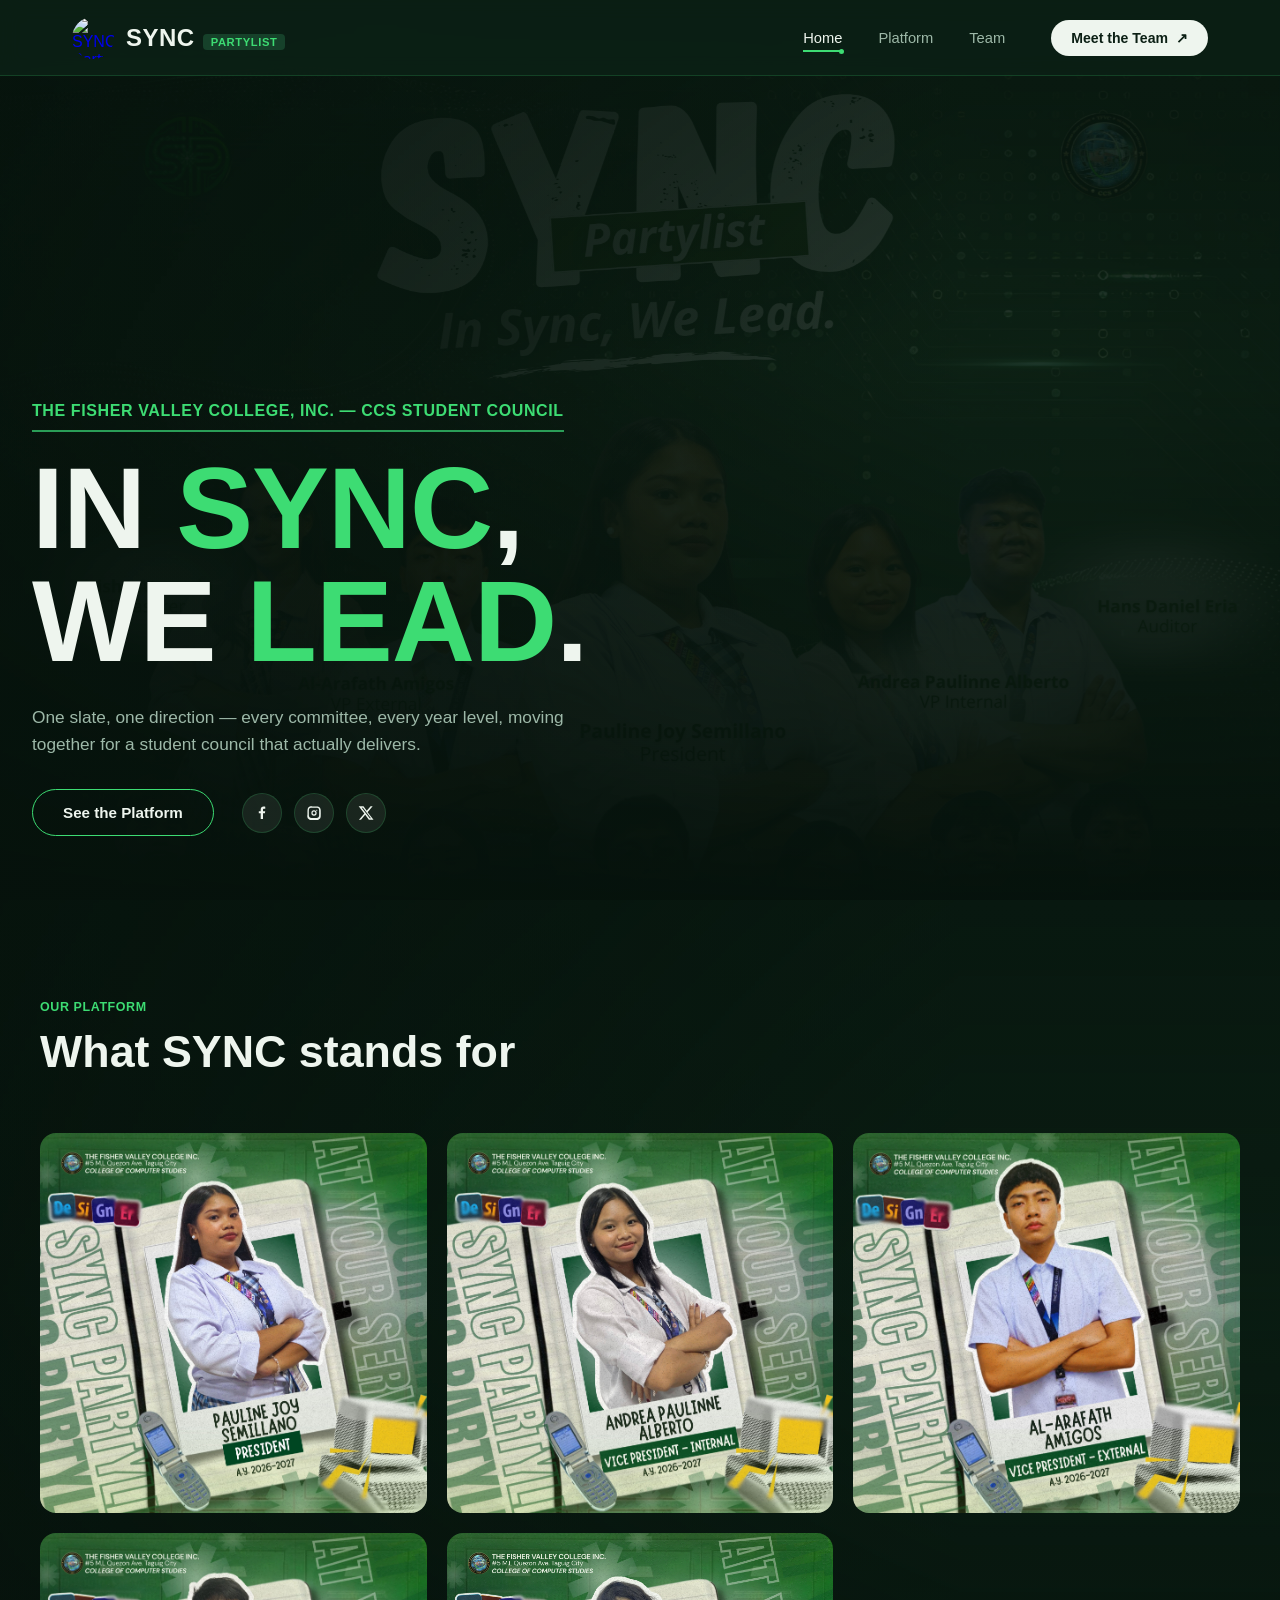
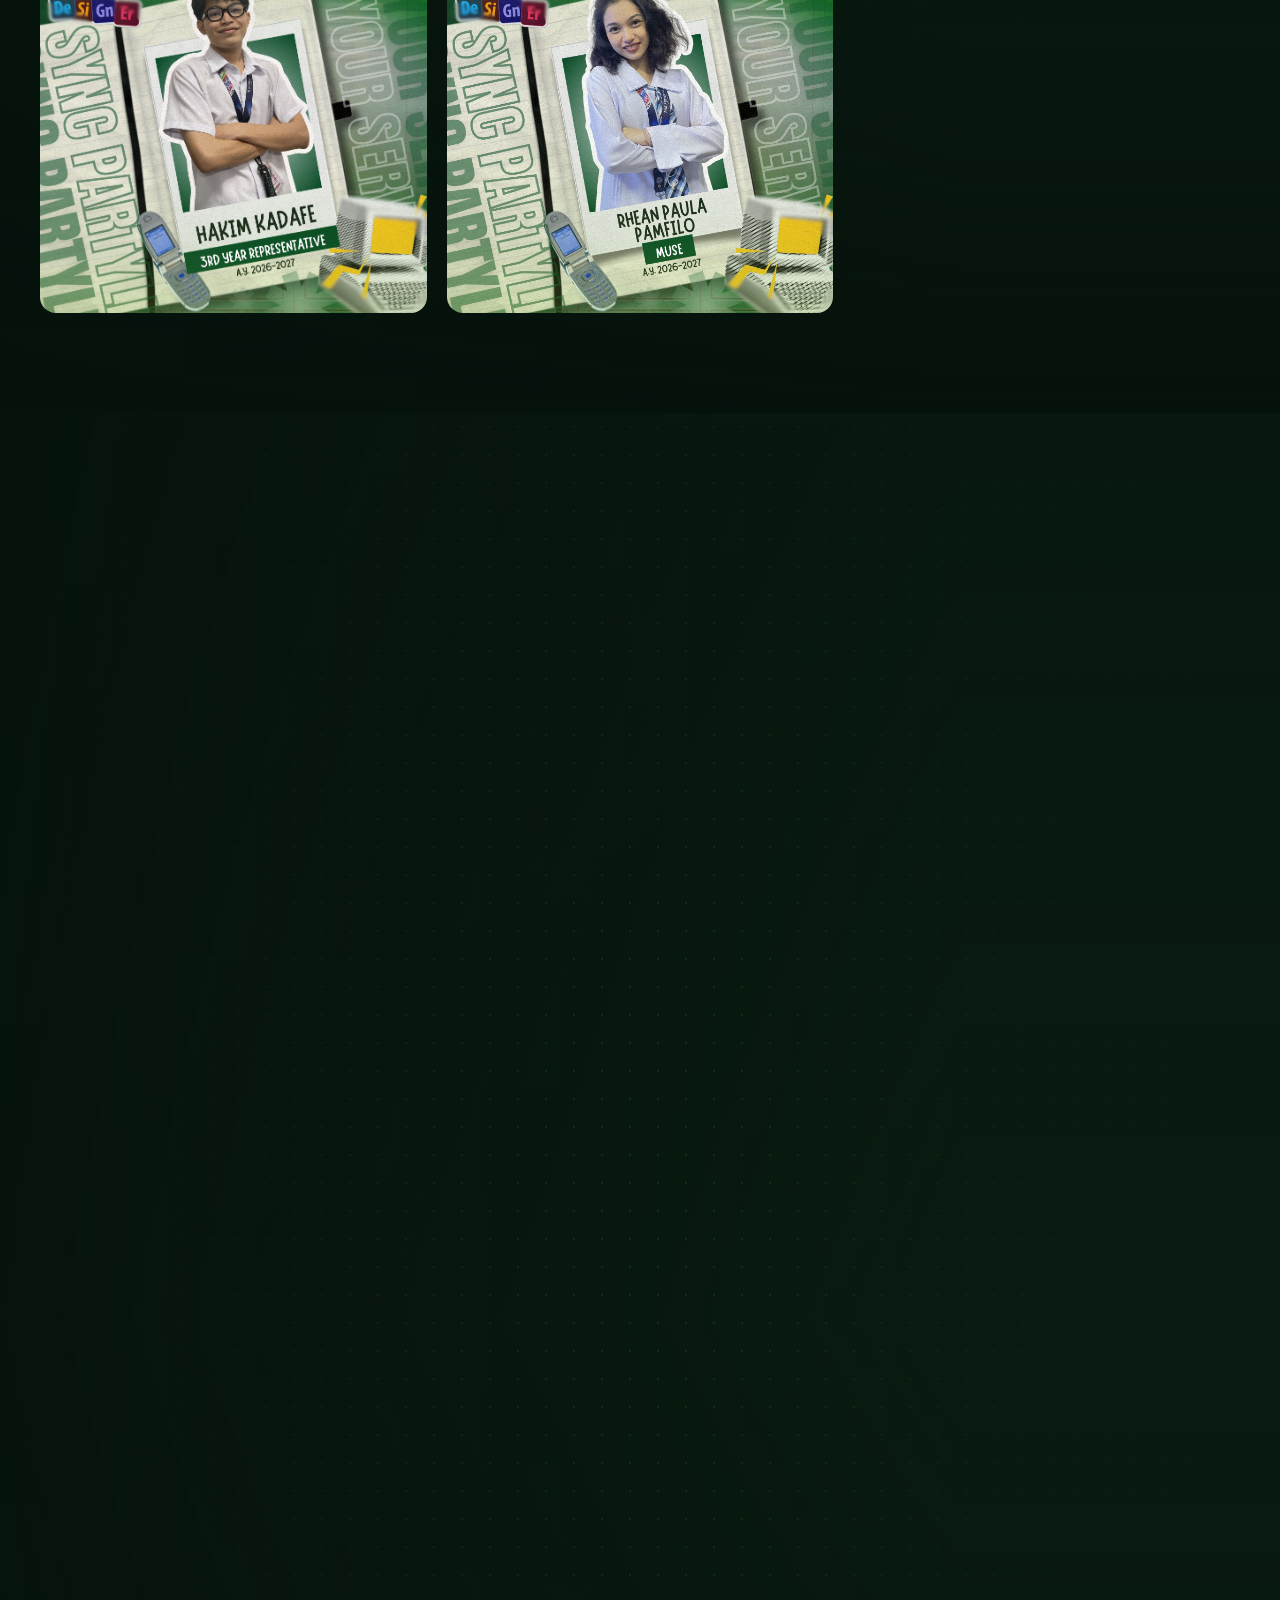
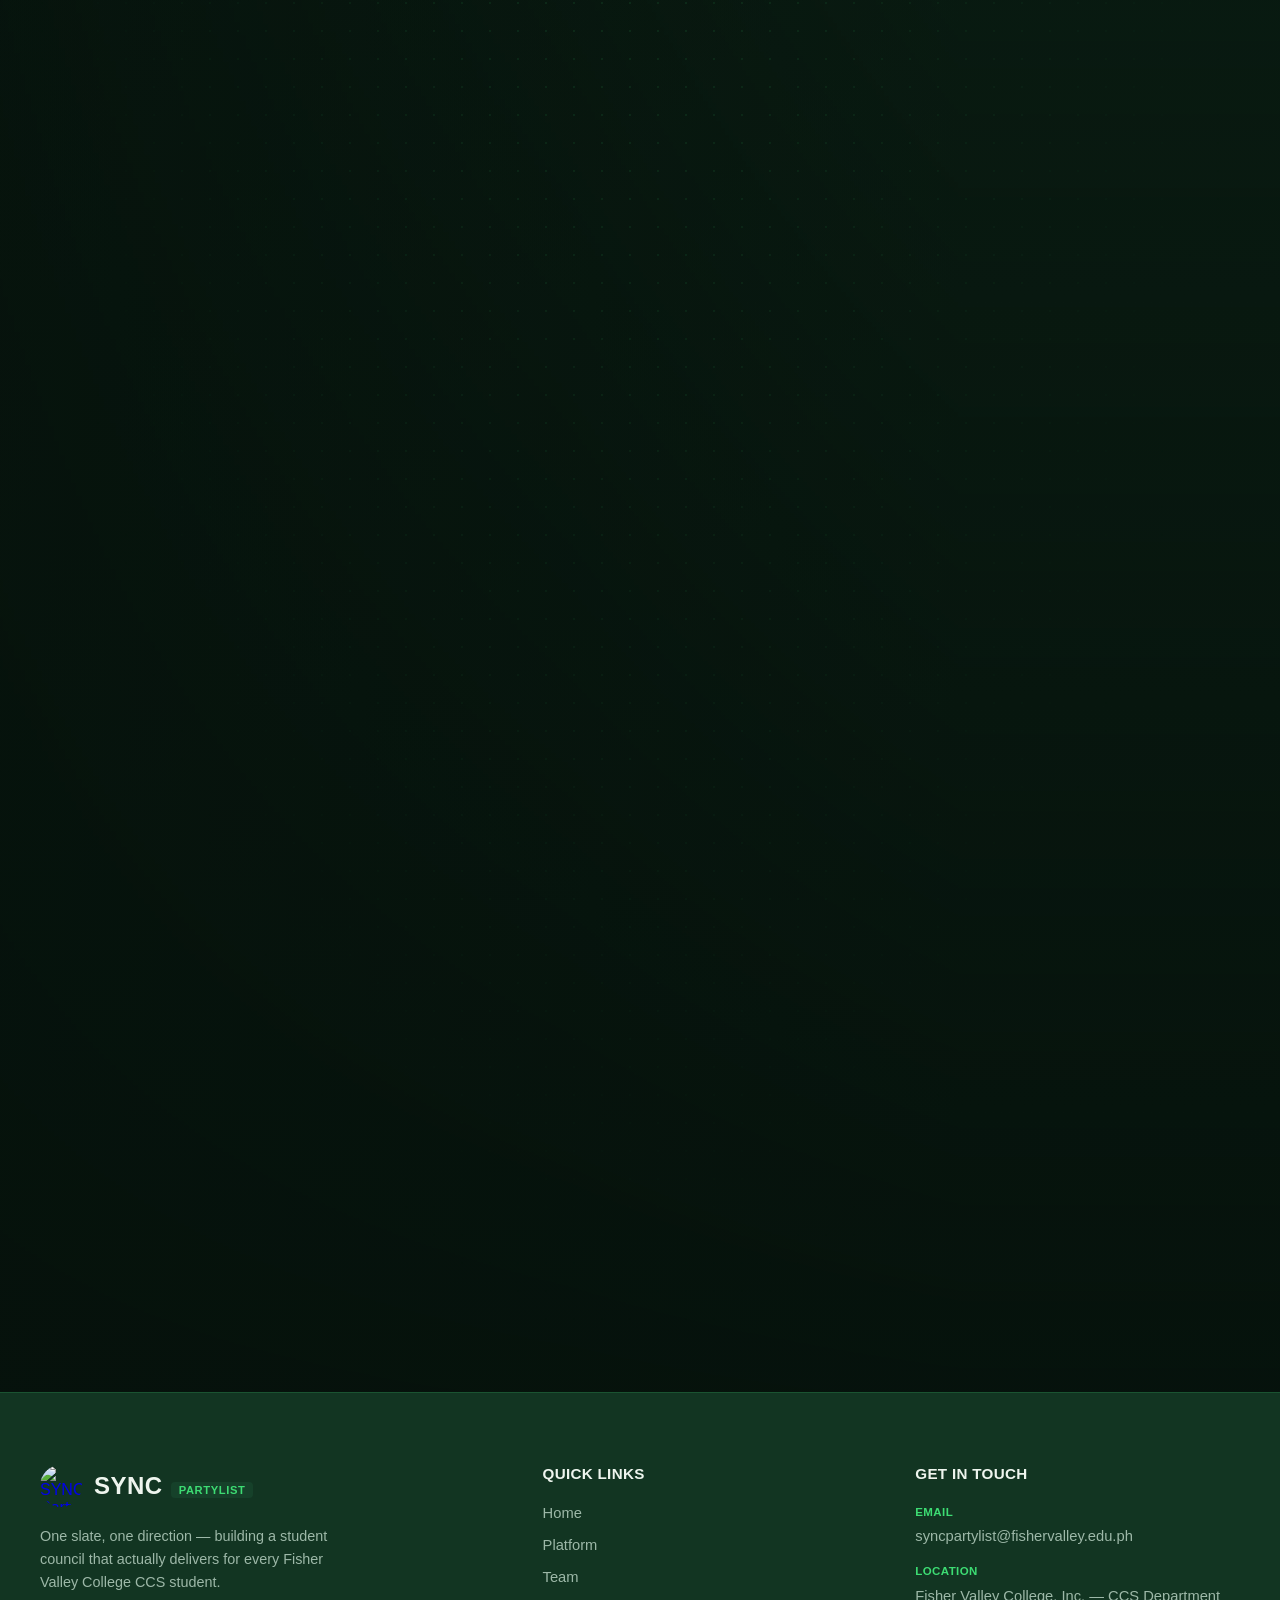
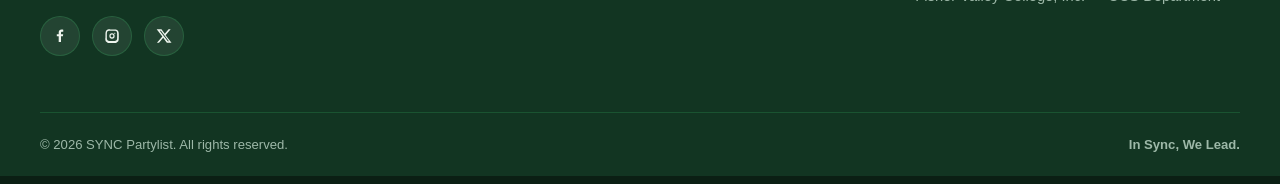
==== commit 933b3c5d: "Rename website.html to index.html" ====
--- a/index.html
+++ b/index.html
@@ -8,7 +8,7 @@
   </head>
   <body>
     <div class="site-bg">
-      <img src="POSTER.png" alt="" id="scrollPoster" />
+      <img src="POSTER.jpg" alt="" id="scrollPoster" />
     </div>
     <header>
       <nav class="navbar">
@@ -106,7 +106,7 @@
 
           <div class="platform__grid">
             <div class="p-card">
-              <img src="PUBMAT - PRESIDENT.png" alt="Pauline Joy Semillano" />
+              <img src="1.jpg" alt="Pauline Joy Semillano" />
               <div class="p-card__overlay">
                 <span class="p-card__name">Pauline Joy Semillano</span>
                 <h3>SYNC click to serve</h3>
@@ -120,10 +120,7 @@
             </div>
 
             <div class="p-card">
-              <img
-                src="PUBMAT - VP - INTERNAL.png"
-                alt="Andrea Pauline Alberto"
-              />
+              <img src="10.jpg" alt="Andrea Pauline Alberto" />
               <div class="p-card__overlay">
                 <span class="p-card__name">Andrea Pauline Alberto</span>
                 <h3>SYNC Debug your doubts</h3>
@@ -141,7 +138,7 @@
             </div>
 
             <div class="p-card">
-              <img src="VP - EXTERNAL.png" alt="Al-Arafath Amigos" />
+              <img src="9.jpg" alt="Al-Arafath Amigos" />
               <div class="p-card__overlay">
                 <span class="p-card__name">Al-Arafath Amigos</span>
                 <h3>SYNC beyond the campus</h3>
@@ -159,10 +156,7 @@
             </div>
 
             <div class="p-card">
-              <img
-                src="PUBMAT - 3RD YEAR REP - KADAFE.png"
-                alt="Officer name"
-              />
+              <img src="3RD YEAR KADAFE.jpg" alt="Officer name" />
               <div class="p-card__overlay">
                 <span class="p-card__name">Hakim Kadafe</span>
                 <h3>SYNC Support</h3>
@@ -176,7 +170,7 @@
             </div>
 
             <div class="p-card">
-              <img src="MUSE - PAMFILO.png" alt="Officer name" />
+              <img src="MUSE - PAMFILO.jpg" alt="Officer name" />
               <div class="p-card__overlay">
                 <span class="p-card__name">Rhean Paula Pamfilo</span>
                 <h3>SYNC Cares</h3>
@@ -201,7 +195,9 @@
           <div class="team__grid">
             <div class="t-card">
               <div class="t-card__photo-wrap">
-                <img src="PUBMAT - PRESIDENT.png" alt="Pauline Joy Semillano" />
+                <img src="1.jpg" alt="Pauline Joy Semillano" />
+                <span class="pin"></span><span class="pin"></span
+                ><span class="pin"></span><span class="pin"></span>
               </div>
               <div class="t-card__body">
                 <h3 class="t-card__name">Pauline Joy Semillano</h3>
@@ -211,10 +207,9 @@
 
             <div class="t-card">
               <div class="t-card__photo-wrap">
-                <img
-                  src="PUBMAT - VP - INTERNAL.png"
-                  alt="Andrea Pauline Alberto"
-                />
+                <img src="10.jpg" alt="Andrea Pauline Alberto" />
+                <span class="pin"></span><span class="pin"></span
+                ><span class="pin"></span><span class="pin"></span>
               </div>
               <div class="t-card__body">
                 <h3 class="t-card__name">Andrea Pauline Alberto</h3>
@@ -224,7 +219,9 @@
 
             <div class="t-card">
               <div class="t-card__photo-wrap">
-                <img src="VP - EXTERNAL.png" alt="Al-Arafath Amigos" />
+                <img src="9.jpg" alt="Al-Arafath Amigos" />
+                <span class="pin"></span><span class="pin"></span
+                ><span class="pin"></span><span class="pin"></span>
               </div>
               <div class="t-card__body">
                 <h3 class="t-card__name">Al-Arafath Amigos</h3>
@@ -234,10 +231,9 @@
 
             <div class="t-card">
               <div class="t-card__photo-wrap">
-                <img
-                  src="PUBMAT - 3RD YEAR REP - KADAFE.png"
-                  alt="Hakim Kadafe"
-                />
+                <img src="3RD YEAR KADAFE.jpg" alt="Hakim Kadafe" />
+                <span class="pin"></span><span class="pin"></span
+                ><span class="pin"></span><span class="pin"></span>
               </div>
               <div class="t-card__body">
                 <h3 class="t-card__name">Hakim Kadafe</h3>
@@ -247,7 +243,9 @@
 
             <div class="t-card">
               <div class="t-card__photo-wrap">
-                <img src="MUSE - PAMFILO.png" alt="Rhean Paula Pamfilo" />
+                <img src="MUSE - PAMFILO.jpg" alt="Rhean Paula Pamfilo" />
+                <span class="pin"></span><span class="pin"></span
+                ><span class="pin"></span><span class="pin"></span>
               </div>
               <div class="t-card__body">
                 <h3 class="t-card__name">Rhean Paula Pamfilo</h3>
@@ -256,7 +254,9 @@
             </div>
             <div class="t-card">
               <div class="t-card__photo-wrap">
-                <img src="PUBMAT - SECRETARY.png" alt="Anie Dove Leonen" />
+                <img src="6.jpg" alt="Anie Dove Leonen" />
+                <span class="pin"></span><span class="pin"></span
+                ><span class="pin"></span><span class="pin"></span>
               </div>
               <div class="t-card__body">
                 <h3 class="t-card__name">Anie Dove Leonen</h3>
@@ -265,7 +265,9 @@
             </div>
             <div class="t-card">
               <div class="t-card__photo-wrap">
-                <img src="PUBMAT - TREASURER.png" alt="Trisha Atanacio" />
+                <img src="7.jpg" alt="Trisha Atanacio" />
+                <span class="pin"></span><span class="pin"></span
+                ><span class="pin"></span><span class="pin"></span>
               </div>
               <div class="t-card__body">
                 <h3 class="t-card__name">Trisha Atanacio</h3>
@@ -274,7 +276,9 @@
             </div>
             <div class="t-card">
               <div class="t-card__photo-wrap">
-                <img src="PUBMAT - AUDITOR.png" alt="Hans Daniel Eria" />
+                <img src="PUBMAT - AUDITOR.jpg" alt="Hans Daniel Eria" />
+                <span class="pin"></span><span class="pin"></span
+                ><span class="pin"></span><span class="pin"></span>
               </div>
               <div class="t-card__body">
                 <h3 class="t-card__name">Hans Daniel Eria</h3>
@@ -283,7 +287,9 @@
             </div>
             <div class="t-card">
               <div class="t-card__photo-wrap">
-                <img src="PUBMAT - PRO.png" alt="Lalaine Kei Maghanoy" />
+                <img src="3.jpg" alt="Lalaine Kei Maghanoy" />
+                <span class="pin"></span><span class="pin"></span
+                ><span class="pin"></span><span class="pin"></span>
               </div>
               <div class="t-card__body">
                 <h3 class="t-card__name">Lalaine Kei Maghanoy</h3>
@@ -292,10 +298,9 @@
             </div>
             <div class="t-card">
               <div class="t-card__photo-wrap">
-                <img
-                  src="PUBMAT - PROGRAM COMMITEE HEAD.png"
-                  alt="Nazzrodin Lindungan"
-                />
+                <img src="2.jpg" alt="Nazzrodin Lindungan" />
+                <span class="pin"></span><span class="pin"></span
+                ><span class="pin"></span><span class="pin"></span>
               </div>
               <div class="t-card__body">
                 <h3 class="t-card__name">Nazzrodin Lindungan</h3>
@@ -304,10 +309,9 @@
             </div>
             <div class="t-card">
               <div class="t-card__photo-wrap">
-                <img
-                  src="PUBMAT - TECHNICAL COMMITEE HEAD.png"
-                  alt="Joshua Benitez"
-                />
+                <img src="8.jpg" alt="Joshua Benitez" />
+                <span class="pin"></span><span class="pin"></span
+                ><span class="pin"></span><span class="pin"></span>
               </div>
               <div class="t-card__body">
                 <h3 class="t-card__name">Joshua N. Benitez</h3>
@@ -316,10 +320,9 @@
             </div>
             <div class="t-card">
               <div class="t-card__photo-wrap">
-                <img
-                  src="PUBMAT - MULTIMEDIA COMMITEE HEAD.png"
-                  alt="Paul Gonowon"
-                />
+                <img src="MULTIMEDIA GONOWON.jpg.jpg" alt="Paul Gonowon" />
+                <span class="pin"></span><span class="pin"></span
+                ><span class="pin"></span><span class="pin"></span>
               </div>
               <div class="t-card__body">
                 <h3 class="t-card__name">Paul Gonowon</h3>
@@ -328,10 +331,9 @@
             </div>
             <div class="t-card">
               <div class="t-card__photo-wrap">
-                <img
-                  src="PUBMAT - SPORTS COMMITEE HEAD.png"
-                  alt="Ronald Ryan Vergis"
-                />
+                <img src="5.jpg" alt="Ronald Ryan Vergis" />
+                <span class="pin"></span><span class="pin"></span
+                ><span class="pin"></span><span class="pin"></span>
               </div>
               <div class="t-card__body">
                 <h3 class="t-card__name">Ronald Ryan Vergis</h3>
@@ -341,9 +343,11 @@
             <div class="t-card">
               <div class="t-card__photo-wrap">
                 <img
-                  src="PUBMAT - 4TH YEAR REP - HENRY.png"
+                  src="PUBMAT - 4TH YEAR REP - HENRY.jpg"
                   alt="Henry Cadag"
                 />
+                <span class="pin"></span><span class="pin"></span
+                ><span class="pin"></span><span class="pin"></span>
               </div>
               <div class="t-card__body">
                 <h3 class="t-card__name">Henry Cadag</h3>
@@ -352,10 +356,9 @@
             </div>
             <div class="t-card">
               <div class="t-card__photo-wrap">
-                <img
-                  src="PUBMAT - 4TH YEAR REP - PAT.png"
-                  alt="Patricia Gayla Veleña"
-                />
+                <img src="PAT.jpg" alt="Patricia Gayla Veleña" />
+                <span class="pin"></span><span class="pin"></span
+                ><span class="pin"></span><span class="pin"></span>
               </div>
               <div class="t-card__body">
                 <h3 class="t-card__name">Patricia Gayla Veleña</h3>
@@ -365,9 +368,11 @@
             <div class="t-card">
               <div class="t-card__photo-wrap">
                 <img
-                  src="PUBMAT - 3RD YEAR REP - AGUINALDO.png"
+                  src="PUBMAT - 3RD YEAR REP - AGUINALDO.jpg"
                   alt="AALIYAH CASSANDRA AGUINALDO"
                 />
+                <span class="pin"></span><span class="pin"></span
+                ><span class="pin"></span><span class="pin"></span>
               </div>
               <div class="t-card__body">
                 <h3 class="t-card__name">Aaliyah Cassandra Aguinaldo</h3>
@@ -376,10 +381,9 @@
             </div>
             <div class="t-card">
               <div class="t-card__photo-wrap">
-                <img
-                  src="PUBMAT - 2ND YEAR REP - MUSTAPHA.png"
-                  alt="Mustapha Abdulrahman"
-                />
+                <img src="MUSTAFA.jpg.jpg" alt="Mustapha Abdulrahman" />
+                <span class="pin"></span><span class="pin"></span
+                ><span class="pin"></span><span class="pin"></span>
               </div>
               <div class="t-card__body">
                 <h3 class="t-card__name">Mustapha Abdulrahman</h3>
@@ -388,10 +392,9 @@
             </div>
             <div class="t-card">
               <div class="t-card__photo-wrap">
-                <img
-                  src="PUBMAT - 2ND YEAR REP - GALAPON.png"
-                  alt="Shiona Christ Galapon"
-                />
+                <img src="GALAPON.jpg.jpg" alt="Shiona Christ Galapon" />
+                <span class="pin"></span><span class="pin"></span
+                ><span class="pin"></span><span class="pin"></span>
               </div>
               <div class="t-card__body">
                 <h3 class="t-card__name">Shiona Christ Galapon</h3>
@@ -401,9 +404,11 @@
             <div class="t-card">
               <div class="t-card__photo-wrap">
                 <img
-                  src="PUBMAT - 1ST YEAR REP - GAMBOA.png"
+                  src="PUBMAT - 1ST YEAR REP - GAMBOA.jpg"
                   alt="March Andrew Gamboa"
                 />
+                <span class="pin"></span><span class="pin"></span
+                ><span class="pin"></span><span class="pin"></span>
               </div>
               <div class="t-card__body">
                 <h3 class="t-card__name">Marc Andrew Gamboa</h3>
@@ -413,9 +418,11 @@
             <div class="t-card">
               <div class="t-card__photo-wrap">
                 <img
-                  src="PUBMAT - 1ST YEAR REP - ENDAYA.png"
+                  src="PUBMAT - 1ST YEAR REP - ENDAYA.jpg"
                   alt="John Carl Endaya"
                 />
+                <span class="pin"></span><span class="pin"></span
+                ><span class="pin"></span><span class="pin"></span>
               </div>
               <div class="t-card__body">
                 <h3 class="t-card__name">John Carl Endaya</h3>
@@ -424,7 +431,9 @@
             </div>
             <div class="t-card">
               <div class="t-card__photo-wrap">
-                <img src="MUSE - MILLA.png" alt="Mary Ann Jhoy Milla" />
+                <img src="MUSE - MILLA.jpg" alt="Mary Ann Jhoy Milla" />
+                <span class="pin"></span><span class="pin"></span
+                ><span class="pin"></span><span class="pin"></span>
               </div>
               <div class="t-card__body">
                 <h3 class="t-card__name">Mary Ann Jhoy Milla</h3>
@@ -433,10 +442,9 @@
             </div>
             <div class="t-card">
               <div class="t-card__photo-wrap">
-                <img
-                  src="PUBMAT - ESCORT - GIGANTONE.png"
-                  alt="John Rey Gigantone"
-                />
+                <img src="ESCORT GIGANTONE.jpg.jpg" alt="John Rey Gigantone" />
+                <span class="pin"></span><span class="pin"></span
+                ><span class="pin"></span><span class="pin"></span>
               </div>
               <div class="t-card__body">
                 <h3 class="t-card__name">John Rey Gigantone</h3>
@@ -445,7 +453,9 @@
             </div>
             <div class="t-card">
               <div class="t-card__photo-wrap">
-                <img src="PUBMAT - ESCORT - BASCO.png" alt="Clark John Basco" />
+                <img src="ESCORT BASCO.jpg.jpg" alt="Clark John Basco" />
+                <span class="pin"></span><span class="pin"></span
+                ><span class="pin"></span><span class="pin"></span>
               </div>
               <div class="t-card__body">
                 <h3 class="t-card__name">Clark John Basco</h3>
@@ -462,7 +472,7 @@
           <div class="footer__brand">
             <a href="#home" class="footer__logo-link">
               <img
-                src="logo.png"
+                src="logo.jpg"
                 alt="SYNC Partylist logo"
                 class="footer__logo"
               />
--- a/style.css
+++ b/style.css
@@ -1,8 +1,3 @@
-/* ============================================
-   SYNC Partylist — Design Tokens
-   Palette pulled from the campaign poster:
-   deep forest green bg + bright circuit-green accent
-   ============================================ */
 :root {
   --bg-deep: #0b1f14;
   --bg-panel: #123522;
@@ -15,6 +10,7 @@
 
   --font-display: "Poppins", "Segoe UI", sans-serif;
   --font-body: "Inter", "Segoe UI", sans-serif;
+  --font-mono: "JetBrains Mono", "Consolas", monospace;
 
   --nav-height: 76px;
 }
@@ -676,6 +672,12 @@
 }
 
 
+/* ============================================
+   Team — redesigned as circuit-board "chip" cards
+   Signature: hexagonal chip frame with pin ticks,
+   subtle PCB trace corners, numbered role tags
+   (numbering reflects real hierarchy/seniority)
+   ============================================ */
 .team {
   position: relative;
   padding: 140px 32px 100px;
@@ -684,7 +686,19 @@
     linear-gradient(to right, rgba(6, 18, 12, 0.75) 0%, rgba(6, 18, 12, 0.35) 45%, rgba(6, 18, 12, 0) 75%);
 }
 
+/* Faint circuit-dot grid behind the whole section, ties back to the brand's circuit motif */
+.team::before {
+  content: "";
+  position: absolute;
+  inset: 0;
+  background-image: radial-gradient(circle, rgba(61, 220, 115, 0.12) 1px, transparent 1px);
+  background-size: 28px 28px;
+  pointer-events: none;
+  mask-image: radial-gradient(ellipse at 50% 30%, black 0%, transparent 70%);
+}
+
 .team__inner {
+  position: relative;
   max-width: 1200px;
   margin: 0 auto;
   text-align: center;
@@ -728,19 +742,24 @@
 .team__grid {
   display: grid;
   grid-template-columns: repeat(3, 1fr);
-  gap: 90px 20px;
+  gap: 90px 24px;
 }
 
 .t-card {
   position: relative;
   background: var(--bg-panel);
   border: 1px solid var(--border);
-  border-radius: 16px;
-  padding: 90px 22px 28px;
+  border-radius: 10px;
+  padding: 92px 22px 30px;
   opacity: 0;
   transform: translateY(40px);
-  /* Start below */
-  transition: opacity 0.6s ease, transform 0.6s ease;
+  transition: opacity 0.6s ease, transform 0.6s ease, border-color 0.3s ease, box-shadow 0.3s ease;
+  /* counter so each card can print its own OFFICER n tag */
+  counter-increment: officer;
+}
+
+.team__grid {
+  counter-reset: officer;
 }
 
 .t-card.in-view {
@@ -751,7 +770,7 @@
 .t-card.in-view:hover {
   transform: translateY(-6px);
   border-color: var(--accent-dim);
-  transition: transform 0.3s ease, border-color 0.3s ease;
+  box-shadow: 0 12px 40px -12px rgba(61, 220, 115, 0.35);
 }
 
 .t-card:nth-child(3n + 1) {
@@ -766,26 +785,102 @@
   transition-delay: 0.4s;
 }
 
-/* The pop-out circular photo */
+/* PCB corner traces — small right-angle marks in the two top corners of every card */
+.t-card::before,
+.t-card::after {
+  content: "";
+  position: absolute;
+  top: 10px;
+  width: 14px;
+  height: 14px;
+  border-top: 2px solid var(--accent-dim);
+  opacity: 0.7;
+  transition: border-color 0.3s ease, opacity 0.3s ease;
+}
+
+.t-card::before {
+  left: 10px;
+  border-left: 2px solid var(--accent-dim);
+}
+
+.t-card::after {
+  right: 10px;
+  border-right: 2px solid var(--accent-dim);
+}
+
+.t-card.in-view:hover::before,
+.t-card.in-view:hover::after {
+  border-color: var(--accent);
+  opacity: 1;
+}
+
+/* Small monospace "OFFICER 01" tag — real sequence info, not decoration */
+.t-card__body::before {
+  content: "OFFICER " counter(officer, decimal-leading-zero);
+  display: block;
+  font-family: var(--font-mono);
+  font-size: 0.68rem;
+  font-weight: 500;
+  letter-spacing: 1.5px;
+  color: var(--accent-dim);
+  margin-bottom: 8px;
+}
+
+/* Hexagonal chip photo frame replacing the plain circle-glow */
 .t-card__photo-wrap {
   position: absolute;
-  top: -70px;
+  top: -66px;
   left: 50%;
   transform: translateX(-50%);
-  width: 150px;
-  height: 150px;
-  border-radius: 50%;
-  padding: 4px;
+  width: 140px;
+  height: 140px;
+}
+
+.t-card__photo-wrap::before {
+  content: "";
+  position: absolute;
+  inset: -6px;
+  clip-path: polygon(25% 3%, 75% 3%, 100% 50%, 75% 97%, 25% 97%, 0% 50%);
   background: var(--bg-deep);
-  box-shadow: 0 0 0 2px var(--accent), 0 0 28px 6px rgba(61, 220, 115, 0.45);
+  box-shadow: 0 0 0 2px var(--accent), 0 0 26px 4px rgba(61, 220, 115, 0.4);
 }
 
 .t-card__photo-wrap img {
+  position: relative;
   width: 100%;
   height: 100%;
   object-fit: cover;
-  border-radius: 50%;
+  clip-path: polygon(25% 3%, 75% 3%, 100% 50%, 75% 97%, 25% 97%, 0% 50%);
   display: block;
+}
+
+/* Chip "pins" — short ticks radiating off the hexagon top & bottom, like an IC package */
+.t-card__photo-wrap .pin {
+  position: absolute;
+  width: 2px;
+  height: 10px;
+  background: var(--accent-dim);
+  left: 50%;
+}
+
+.t-card__photo-wrap .pin:nth-of-type(1) {
+  top: -10px;
+  transform: translateX(-14px);
+}
+
+.t-card__photo-wrap .pin:nth-of-type(2) {
+  top: -10px;
+  transform: translateX(12px);
+}
+
+.t-card__photo-wrap .pin:nth-of-type(3) {
+  bottom: -10px;
+  transform: translateX(-14px);
+}
+
+.t-card__photo-wrap .pin:nth-of-type(4) {
+  bottom: -10px;
+  transform: translateX(12px);
 }
 
 .t-card__body {
@@ -827,13 +922,13 @@
   }
 
   .t-card__photo-wrap {
-    width: 130px;
-    height: 130px;
-    top: -60px;
+    width: 122px;
+    height: 122px;
+    top: -58px;
   }
 
   .t-card {
-    padding: 76px 20px 24px;
+    padding: 78px 20px 26px;
   }
 }
 
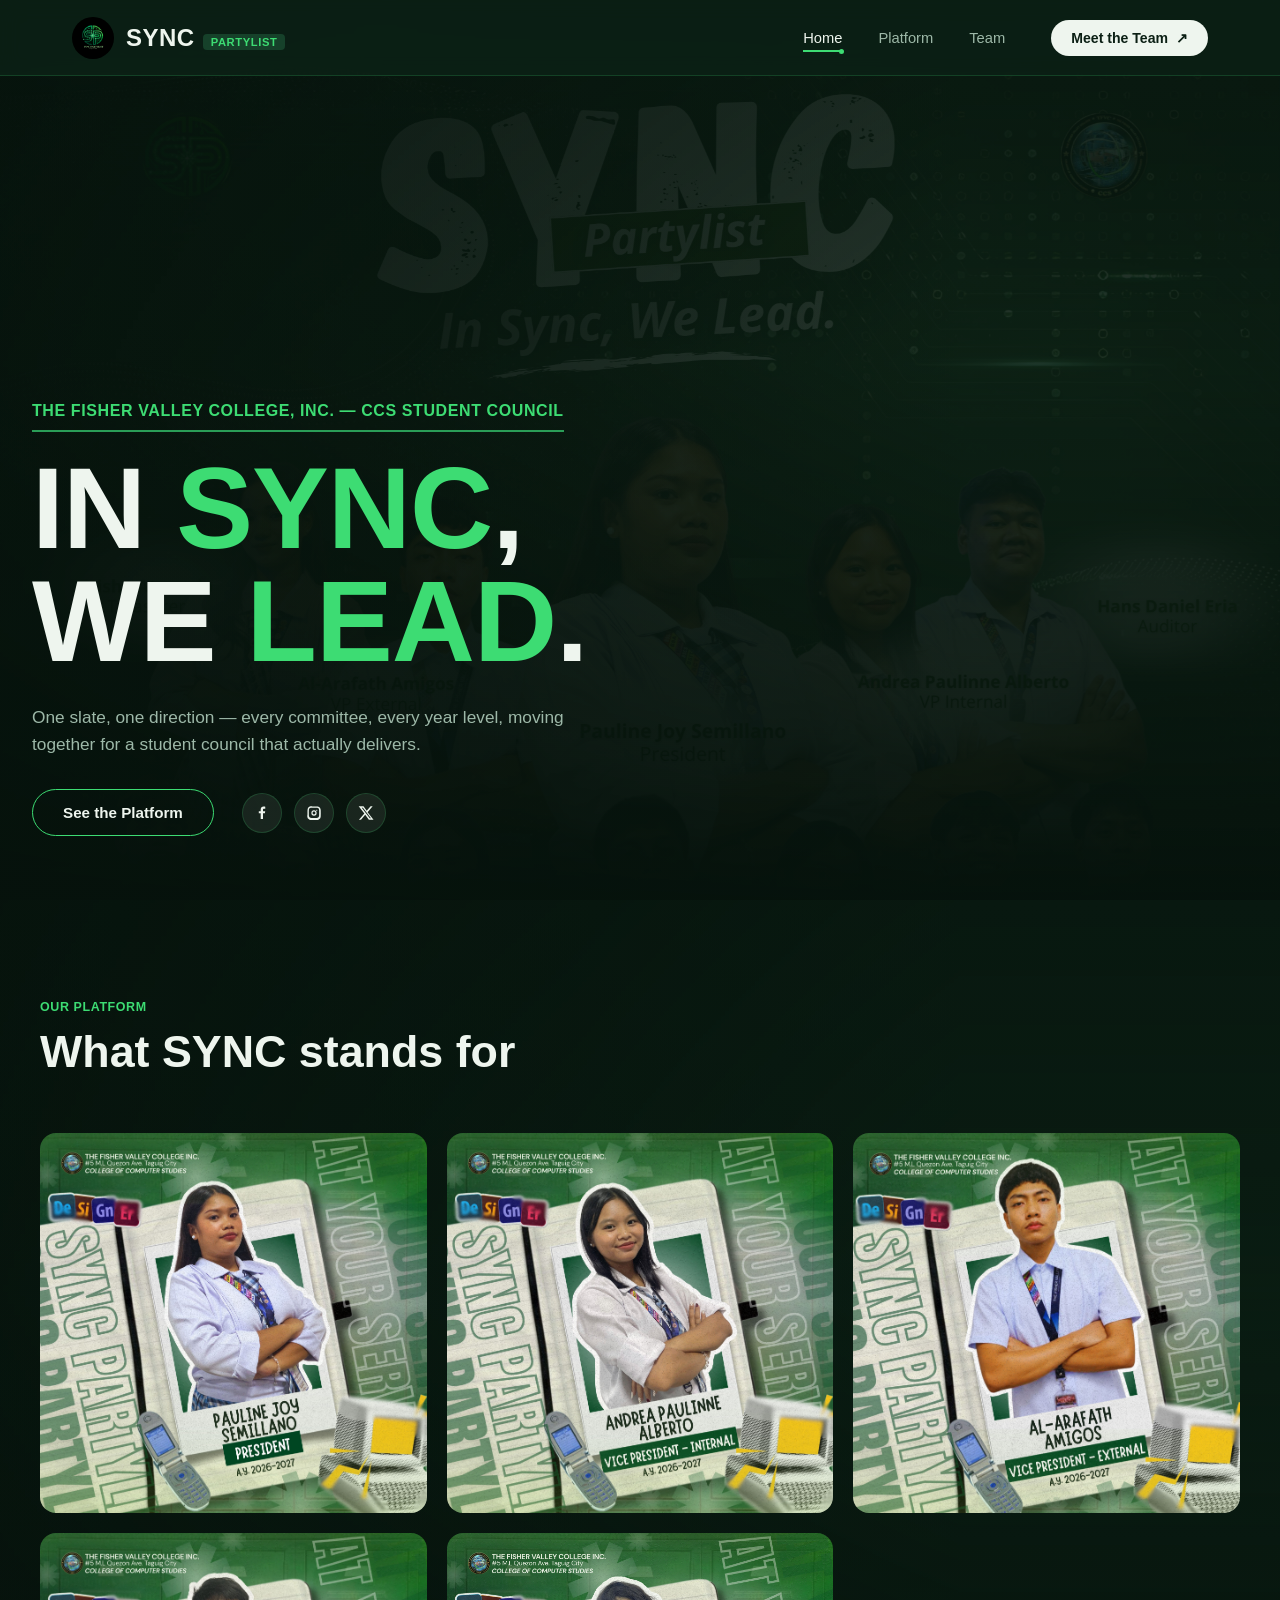
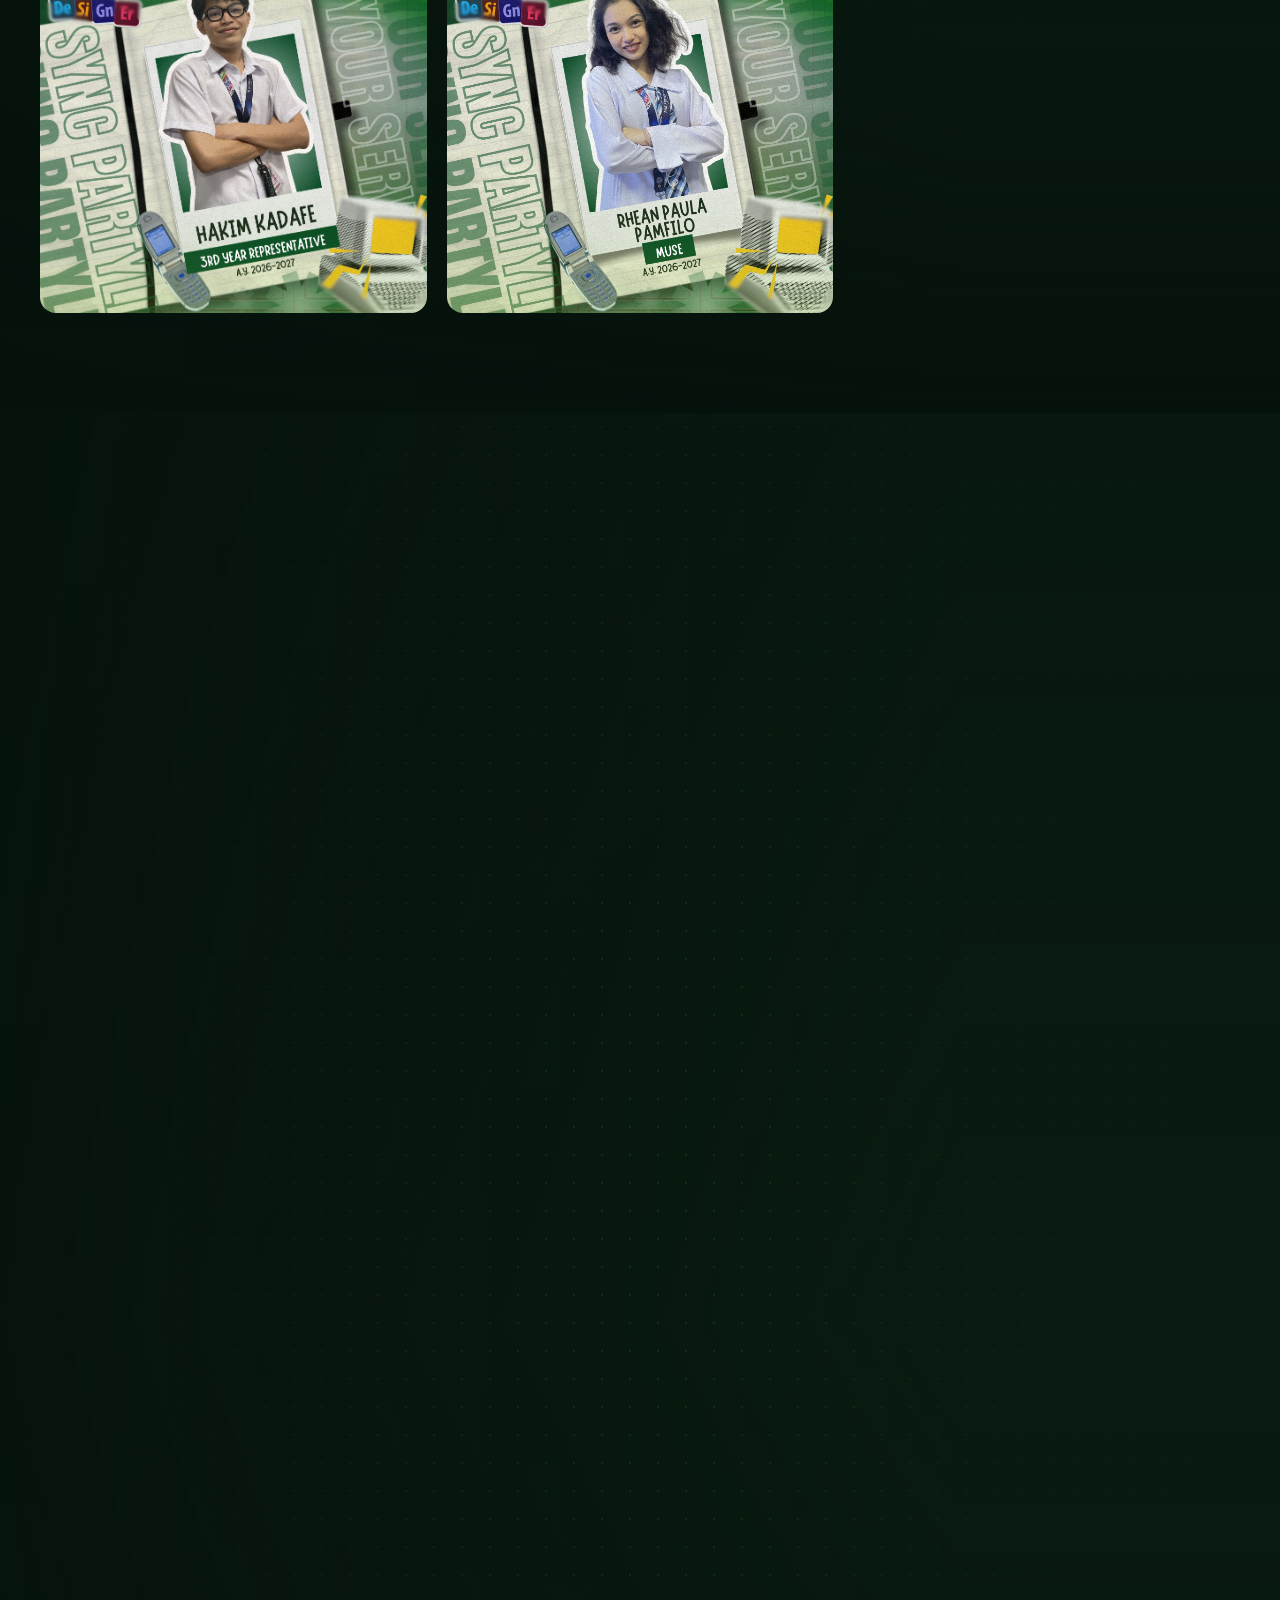
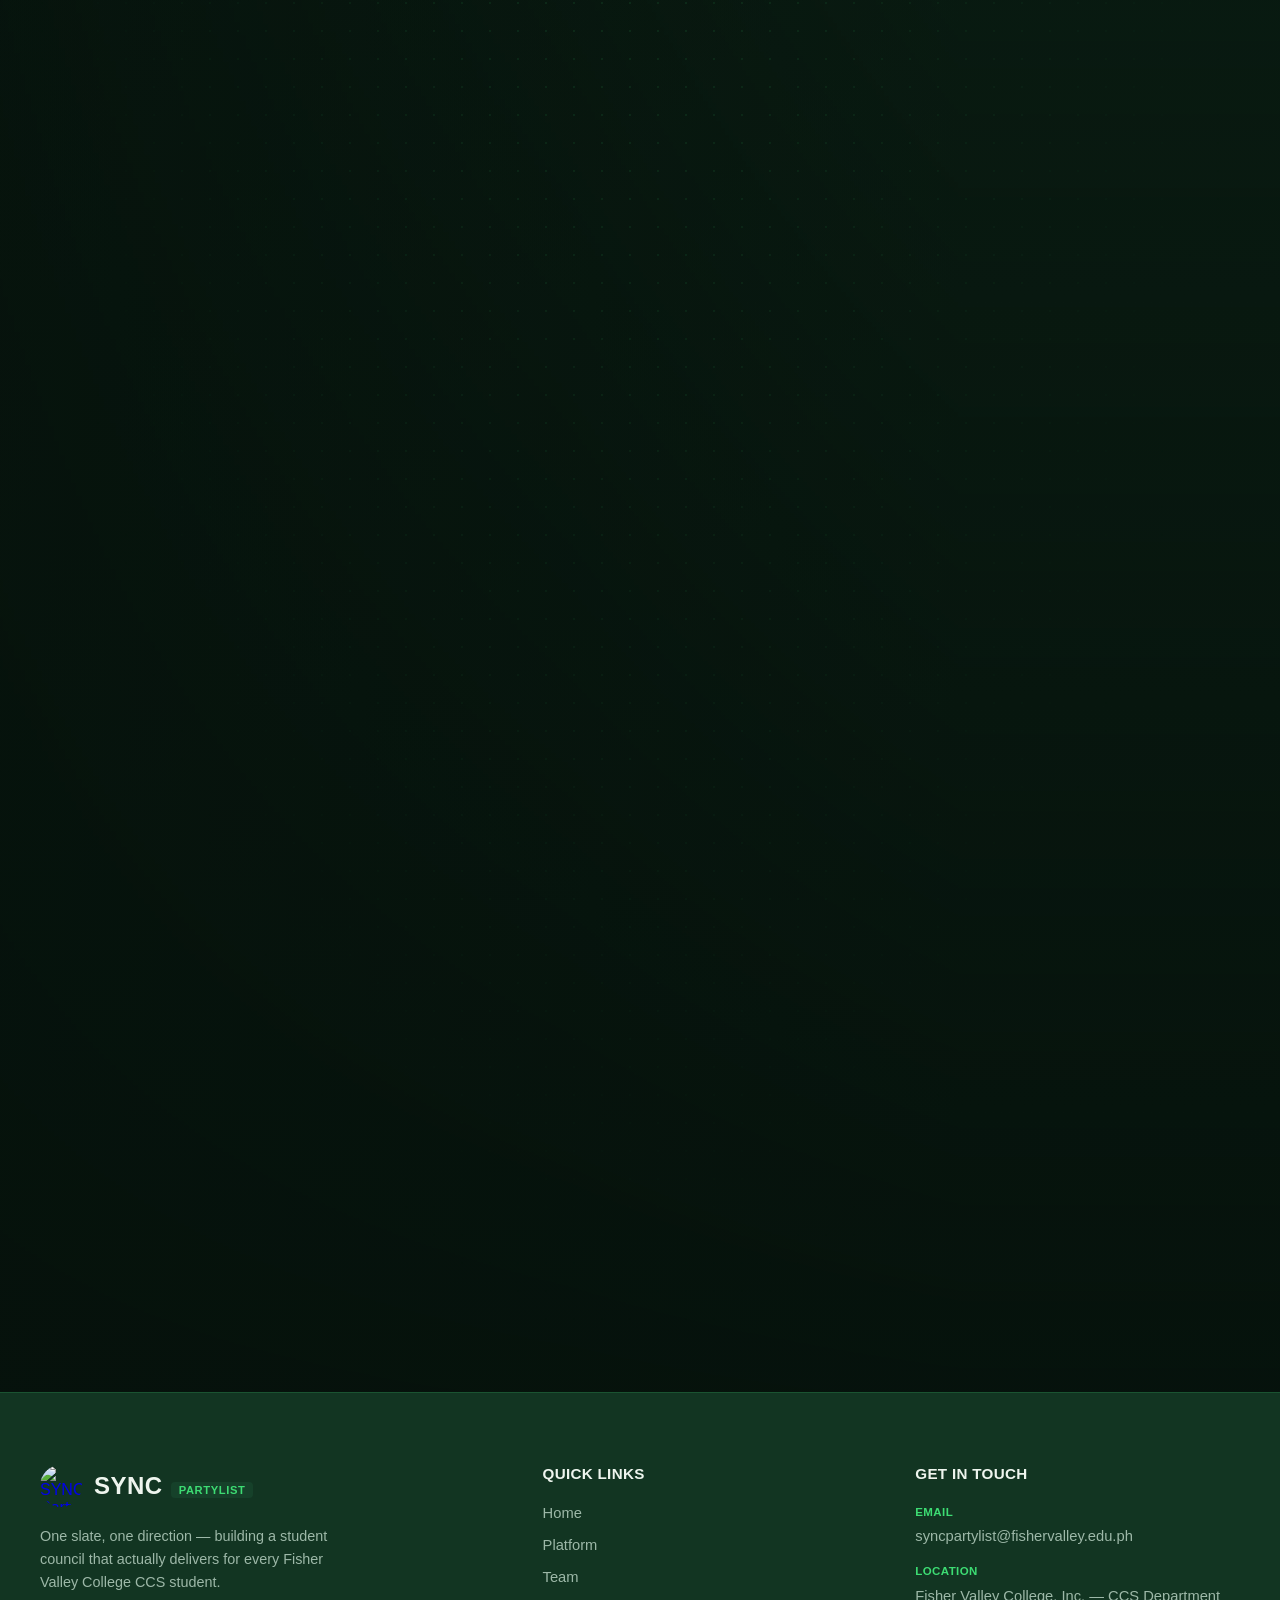
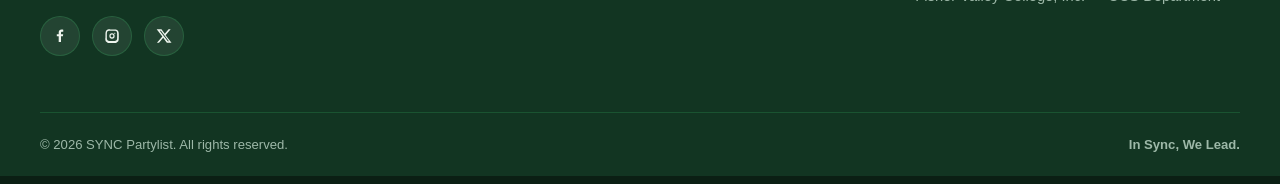
==== commit 470ec4b0: "Update index.html" ====
--- a/index.html
+++ b/index.html
@@ -14,7 +14,7 @@
       <nav class="navbar">
         <div class="navbar__inner">
           <a href="#home" class="navbar__brand">
-            <img src="logo.png" alt="SYNC Partylist logo" class="brand__logo" />
+            <img src="logo.jpeg" alt="SYNC Partylist logo" class="brand__logo" />
             <span class="brand__text">
               <span class="brand__mark">SYNC</span>
               <span class="brand__tag">Partylist</span>
